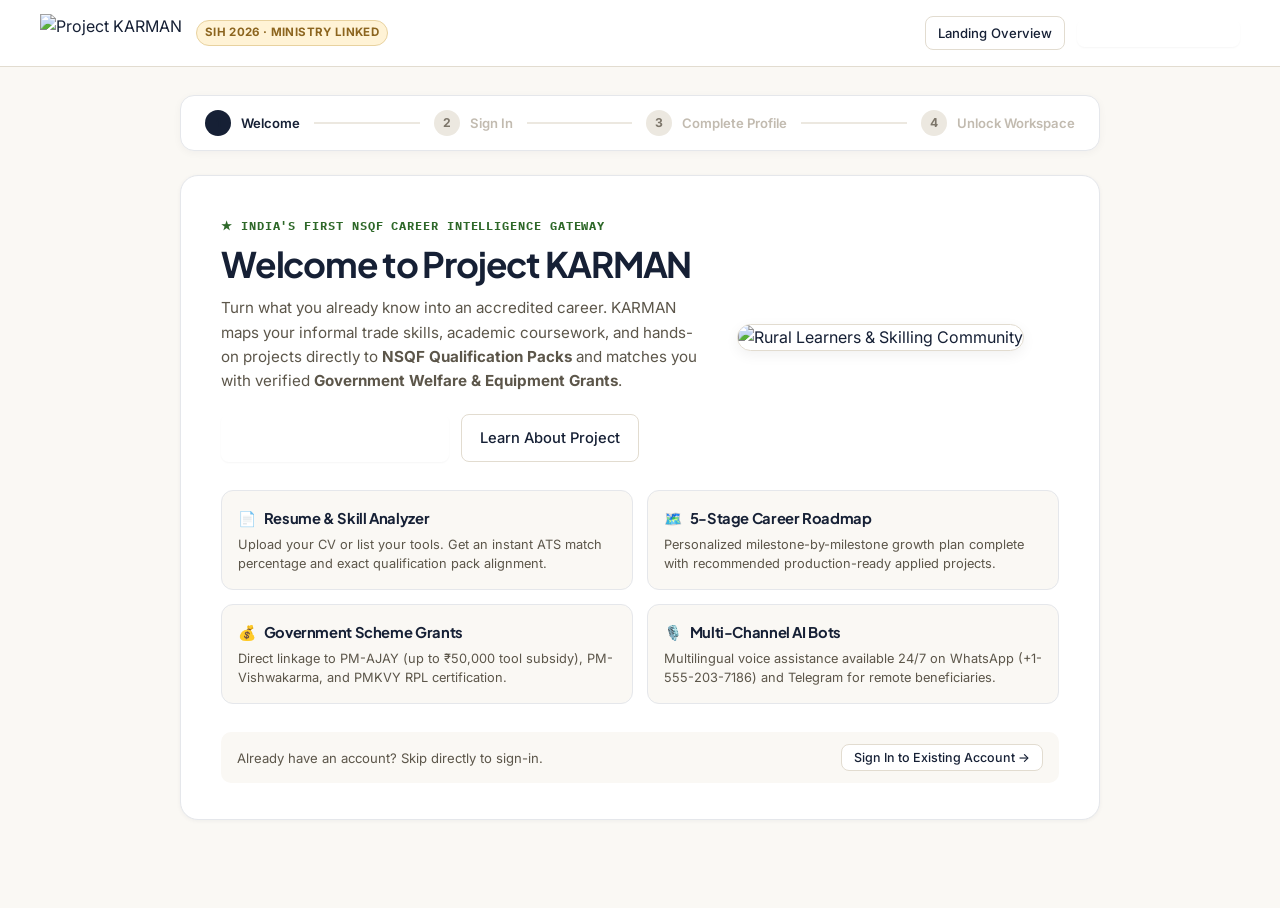
==== index.html @ 6473854e "style: restore original Project KARMAN color palette while retaining modern Plus Jakarta Sans typogr" ====
<!DOCTYPE html>
<html lang="en">
<head>
<meta charset="UTF-8">
<meta name="viewport" content="width=device-width, initial-scale=1.0">
<meta name="description" content="KARMAN — maps informal skills and coursework to NSQF trades and job-ready roles, with a readiness score, roadmap, and matched government schemes.">
<link rel="icon" href="images/favicon_badge.png" type="image/png">
<title>KARMAN — Turn What You Know Into a Career</title>
<link rel="preconnect" href="https://fonts.googleapis.com">
<link rel="preconnect" href="https://fonts.gstatic.com" crossorigin>
<link href="https://fonts.googleapis.com/css2?family=Plus+Jakarta+Sans:wght@400;500;600;700;800&family=Lora:ital,wght@0,400;0,500;1,400&family=Inter:wght@400;500;600;700&family=IBM+Plex+Mono:wght@400;500;600&display=swap" rel="stylesheet">
<link rel="stylesheet" href="styles.css">
<script>
  (function() {
    try {
      const token = localStorage.getItem('karman_token');
      const user = localStorage.getItem('karman_user');
      const allowLanding = sessionStorage.getItem('browse_landing_page');

      // For users not signed in, open the Welcome Page on production unless explicitly browsing landing
      if ((!token || !user) && allowLanding !== 'true') {
        window.location.replace('welcome.html');
      }
    } catch (e) {}
  })();
</script>
</head>
<body>

  <!-- 100VH FULL SCREEN HERO WORKFLOW CONTAINER -->
  <div class="hero-viewport-screen">
    <!-- SITE HEADER -->
    <header class="site-header">
      <div class="site-header-inner">
        <a class="site-brand" href="index.html"><img src="images/karman_logo_horizontal.png" alt="Project KARMAN" class="site-brand-logo"></a>
        <nav class="site-nav">
          <a href="#features">Features</a>
          <a href="#how-it-works">How it works</a>
          <a href="#schemes">Schemes</a>
          <a href="#stories">Stories</a>
        </nav>
        <div class="site-header-cta" id="site-header-cta">
          <a class="btn-ghost" href="welcome.html?step=login">Sign In</a>
          <a class="btn-navy-pill" href="welcome.html">Onboarding ↗</a>
        </div>
      </div>
    </header>

    <!-- HERO SECTION -->
    <section class="hero-section">
      <div>
        <span class="hero-eyebrow eyebrow">🎓 BUILT FOR SIH · SKILL-TO-CAREER MAPPING</span>
        <h1>Turn what you already know into a <em>career, not a guess.</em></h1>
        <p class="sub">KARMAN maps your informal skills and coursework to real NSQF trades and job-ready roles, then hands you a readiness score, a roadmap, and the exact next project to build.</p>
        <div class="hero-cta-row">
          <button class="btn-hero-primary" onclick="openWorkflowModal('student')">Start Your Roadmap →</button>
          <button class="btn-hero-workflow" onclick="openWorkflowModal('worker')">⚡ Live Skill Workflow</button>
          <a class="btn-ghost" style="display:inline-flex; align-items:center; gap:6px; background:#EAFBF1; color:#0E7B3E; border-color:#B7E9CB; font-weight:600;" href="https://wa.me/15552037186?text=Namaste%20Project%20KARMAN" target="_blank" title="Send voice note or message to official bot">
            <svg width="15" height="15" viewBox="0 0 24 24" fill="currentColor"><path d="M12.04 2C6.58 2 2.13 6.45 2.13 11.91c0 1.97.58 3.86 1.67 5.48L2 22l4.77-1.74c1.55.85 3.32 1.3 5.27 1.3h.01c5.46 0 9.91-4.45 9.91-9.91 0-2.65-1.03-5.14-2.9-7.01A9.82 9.82 0 0 0 12.04 2zm5.78 14.15c-.24.68-1.4 1.3-1.95 1.38-.51.08-1.18.12-3.41-.81-2.85-1.18-4.68-4.08-4.82-4.27-.14-.19-1.15-1.53-1.15-2.92 0-1.39.73-2.07 1-2.35.25-.28.56-.35.75-.35.19 0 .37 0 .53.01.17.01.4.07.61.53.24.58.82 2.01.89 2.16.07.15.12.33.02.53-.1.2-.15.33-.3.51-.15.17-.32.39-.46.52-.15.15-.31.31-.13.62.18.31.8 1.32 1.72 2.14 1.18 1.05 2.18 1.38 2.49 1.53.31.15.49.13.67-.08.19-.21.79-.92 1-1.24.21-.31.43-.26.72-.15.3.1.19.1 1.88.94.3.15.5.25.57.36.08.16.08.92-.16 1.6z"/></svg>
            Voice Bot (+1-555-203-7186)
          </a>
          <a class="btn-ghost" href="dashboard.html" onclick="navigateWorkspace(event)">Open Career Lab</a>
        </div>
        <div class="hero-trust">
          <span>✓ FREE FOR STUDENTS</span><span>✓ RPL VERIFIED</span><span>✓ GOVT. SCHEME LINKED</span>
        </div>
      </div>

      <div class="hero-visual">
        <img src="images/study_hero.jpg" alt="Student Studying" class="hero-illustration-img">
        
        <div class="hero-card-stack" onclick="openWorkflowModal('student')" title="Click to test live workflow">
          <span class="eyebrow" style="display:flex; justify-content:space-between; align-items:center;">
            <span>CAREER READINESS SCORE</span>
            <span style="font-size:0.68rem; color:var(--green-text); font-weight:700;">● INTERACTIVE</span>
          </span>
          <h2 style="font-size:2.1rem; margin-top:4px;" id="hero-readiness-val">68%</h2>
          <div class="progress-track" style="margin-top:10px;"><span style="width:68%;" id="hero-readiness-bar"></span></div>
          <div class="stat-mini-row">
            <div class="stat-mini"><div class="num" style="color:var(--green-text);" id="hero-stat-matched">7</div><div class="lbl">Matched</div></div>
            <div class="stat-mini"><div class="num" style="color:#66707A;" id="hero-stat-grow">4</div><div class="lbl">To Grow</div></div>
            <div class="stat-mini"><div class="num" style="color:var(--navy-dark);" id="hero-stat-projects">3</div><div class="lbl">Projects</div></div>
          </div>
        </div>
        <div class="hero-mini-stat a"><span class="num">₹50K</span>equipment grant matched</div>
        <div class="hero-mini-stat b"><span class="num">2 wks</span>to RPL certificate</div>
      </div>
    </section>

    <!-- LOGO STRIP -->
    <div class="logo-strip">
      <div class="logo-strip-item"><svg width="18" height="18" viewBox="0 0 24 24" fill="none" stroke="var(--ink-sub)" stroke-width="1.8"><path d="M4 4h13a3 3 0 0 1 3 3v12a2 2 0 0 1-2 2H6a2 2 0 0 1-2-2z"/><path d="M8 8h8M8 12h8"/></svg><span>NSQF Aligned</span></div>
      <div class="logo-strip-item"><svg width="18" height="18" viewBox="0 0 24 24" fill="none" stroke="var(--ink-sub)" stroke-width="1.8"><circle cx="12" cy="8" r="4"/><path d="M4 21v-1a8 8 0 0 1 16 0v1"/></svg><span>PMKVY Linked</span></div>
      <div class="logo-strip-item"><svg width="18" height="18" viewBox="0 0 24 24" fill="none" stroke="var(--ink-sub)" stroke-width="1.8"><path d="M12 2 3 7v6c0 5 4 8 9 9 5-1 9-4 9-9V7z"/></svg><span>PM-AJAY Schemes</span></div>
      <div class="logo-strip-item"><svg width="18" height="18" viewBox="0 0 24 24" fill="none" stroke="var(--ink-sub)" stroke-width="1.8"><path d="M12 2 2 7l10 5 10-5z"/><path d="M2 17l10 5 10-5M2 12l10 5 10-5"/></svg><span>Skill India</span></div>
      <div class="logo-strip-item"><svg width="18" height="18" viewBox="0 0 24 24" fill="none" stroke="var(--ink-sub)" stroke-width="1.8"><path d="M12 2v4M12 18v4M4.9 4.9l2.8 2.8M16.3 16.3l2.8 2.8M2 12h4M18 12h4M4.9 19.1l2.8-2.8M16.3 7.7l2.8-2.8"/></svg><span>Built for SIH 2026</span></div>
    </div>
  </div>


  <!-- FEATURES SECTION -->
  <section class="section-wrap" id="features">
    <div class="section-head">
      <span class="eyebrow">WHAT'S INSIDE</span>
      <h2>One workspace, every step of the climb</h2>
      <p>From identifying your skill gaps to building applied projects — and claiming matched government grants.</p>
    </div>
    <div class="feature-grid">
      <div class="feature-card">
        <div class="feature-icon" style="background:var(--blue-badge);"><svg width="20" height="20" viewBox="0 0 24 24" fill="none" stroke="var(--blue-text)" stroke-width="2"><path d="M14 2H6a2 2 0 0 0-2 2v16a2 2 0 0 0 2 2h12a2 2 0 0 0 2-2V8z"/><path d="M14 2v6h6"/><path d="M9 15l2 2 4-4"/></svg></div>
        <h3>Resume & Skill Analyzer</h3>
        <p>Upload a resume or describe your background — get an ATS readiness score and exact gap map against your target role in seconds.</p>
      </div>
      <div class="feature-card">
        <div class="feature-icon" style="background:#EEF3F8;"><svg width="20" height="20" viewBox="0 0 24 24" fill="none" stroke="#66707A" stroke-width="2"><path d="M9 18h6M10 22h4M12 2a6 6 0 0 0-4 10.5c.6.5 1 1.3 1 2.1V16h6v-1.4c0-.8.4-1.6 1-2.1A6 6 0 0 0 12 2z"/></svg></div>
        <h3>Applied Project Lab</h3>
        <p>Tailored projects designed to close the exact technical gaps identified in your resume — not generic online tutorials.</p>
      </div>
      <div class="feature-card">
        <div class="feature-icon" style="background:var(--green-badge);"><svg width="20" height="20" viewBox="0 0 24 24" fill="none" stroke="var(--green-text)" stroke-width="2"><circle cx="6" cy="19" r="2.2"/><circle cx="18" cy="5" r="2.2"/><path d="M6 16.8V13a4 4 0 0 1 4-4h4a4 4 0 0 0 4-4"/></svg></div>
        <h3>Career Roadmap</h3>
        <p>A milestone-by-milestone journey from foundational skills to production-ready deployments with realistic timelines.</p>
      </div>
      <div class="feature-card">
        <div class="feature-icon" style="background:#DCEBFA;"><svg width="20" height="20" viewBox="0 0 24 24" fill="none" stroke="var(--blue-text)" stroke-width="2"><path d="M4 4h13a3 3 0 0 1 3 3v12a2 2 0 0 1-2 2H6a2 2 0 0 1-2-2z"/><path d="M8 8h8M8 12h8M8 16h4"/></svg></div>
        <h3>Scheme Newsroom</h3>
        <p>Government grants and RPL guidelines matched dynamically to your skill set so you never miss a funded opportunity.</p>
      </div>
      <div class="feature-card">
        <div class="feature-icon" style="background:#E9E4F5;"><svg width="20" height="20" viewBox="0 0 24 24" fill="none" stroke="#4C3957" stroke-width="2"><path d="M21 3 3 10.5l6 2.3M21 3l-3.5 17L11 15M21 3 9 13.4v5.1l3-3.1"/></svg></div>
        <h3>Multilingual AI Bot</h3>
        <p>Voice and text assistance in regional languages — chat or talk to our bot to identify your trade and claim entitlements.</p>
      </div>
      <div class="feature-card">
        <div class="feature-icon" style="background:var(--yellow-hero);"><svg width="20" height="20" viewBox="0 0 24 24" fill="none" stroke="var(--navy-dark)" stroke-width="2"><path d="M6 2h9l5 5v13a2 2 0 0 1-2 2H6a2 2 0 0 1-2-2V4a2 2 0 0 1 2-2z"/><path d="M9 13h6M9 17h6"/></svg></div>
        <h3>Auto-Built Skill Resume</h3>
        <p>Every matched skill, project milestone, and certification flows straight into an ATS-formatted resume PDF ready to export.</p>
      </div>
    </div>
  </section>

  <!-- HOW IT WORKS -->
  <section class="section-wrap" id="how-it-works" style="padding-top:0;">
    <div class="section-head">
      <span class="eyebrow">HOW IT WORKS</span>
      <h2>Four steps from unsure to hired</h2>
    </div>
    <div class="steps-row">
      <div class="step-item"><span class="step-num">01</span><h4>Choose your target</h4><p>Pick your path — AI/ML Engineer, Full-Stack Developer, Data Engineer, or a certified NSQF trade.</p></div>
      <div class="step-item"><span class="step-num">02</span><h4>Get scored instantly</h4><p>Upload your resume or describe your experience — our AI scores your readiness and flags gaps.</p></div>
      <div class="step-item"><span class="step-num">03</span><h4>Build to close gaps</h4><p>Follow the recommended project steps, complete lab milestones, and track progress live.</p></div>
      <div class="step-item"><span class="step-num">04</span><h4>Claim certification & grants</h4><p>Export an employer-ready resume and unlock government grants (like PM-AJAY and RPL).</p></div>
    </div>
  </section>

  <!-- STATS BAND -->
  <section class="section-wrap">
    <div class="stats-band">
      <div class="stat"><div class="num">12,400+</div><div class="lbl">Skills Mapped to NSQF</div></div>
      <div class="stat"><div class="num">₹2.1Cr</div><div class="lbl">Scheme Grants Matched</div></div>
      <div class="stat"><div class="num">89%</div><div class="lbl">Bot Queries Resolved Solo</div></div>
      <div class="stat"><div class="num">2.4s</div><div class="lbl">Average AI Response Time</div></div>
    </div>
  </section>

  <!-- SCHEMES PREVIEW -->
  <section class="section-wrap" id="schemes">
    <div class="section-head">
      <span class="eyebrow">SCHEME NEWSROOM</span>
      <h2>Grants that find you, not the other way around</h2>
    </div>
    <div class="scheme-preview-grid">
      <div class="scheme-row gold">
        <div class="info">
          <div class="name">PM-AJAY — Micro-Enterprise Equipment Grant</div>
          <div class="desc">One-time capital support up to ₹50,000 for tools and machinery once an NSQF trade has been verified.</div>
        </div>
        <div class="amount">Up to ₹50,000</div>
      </div>
      <div class="scheme-row">
        <div class="info">
          <div class="name">Recognition of Prior Learning (RPL)</div>
          <div class="desc">Fast-track certification assessment for informal trade workers with 2+ years experience.</div>
        </div>
        <div class="amount">No Cost</div>
      </div>
    </div>
  </section>

  <!-- STORIES / TESTIMONIALS -->
  <section class="section-wrap" id="stories" style="padding-top:0;">
    <div class="section-head">
      <span class="eyebrow">STORIES</span>
      <h2>From informal skill to certified career</h2>
    </div>
    <div class="scheme-preview-grid">
      <div class="testimonial-card">
        <p>"I'd been repairing two-wheelers for six years with no paper to show for it. The KARMAN bot mapped me to NSQF Level 4 and the RPL program covered my certification in two weeks."</p>
        <div class="who"><div class="av">RK</div><div><strong style="font-size:.86rem;">Ravi Kumar</strong><br><span style="font-size:.76rem; color:var(--ink-sub);">Two-Wheeler Technician, RPL Certified</span></div></div>
      </div>
      <div class="testimonial-card">
        <p>"The roadmap gave me the exact project to build next instead of me guessing. Went from 62% readiness to an offer letter in ten weeks."</p>
        <div class="who"><div class="av">AM</div><div><strong style="font-size:.86rem;">Arjun Mehta</strong><br><span style="font-size:.76rem; color:var(--ink-sub);">AI/ML Engineer, B.Tech Final Year</span></div></div>
      </div>
    </div>
  </section>

  <!-- CALL TO ACTION BAND -->
  <section class="section-wrap">
    <div class="cta-band">
      <div>
        <h2>Your readiness score is one click away.</h2>
        <p>No resume required to start — just tell us what role you're aiming for.</p>
        <a class="btn-navy-pill" style="margin-top:22px; padding:12px 26px; font-size:.92rem;" href="welcome.html" onclick="navigateWorkspace(event)">Get Started Free →</a>
      </div>
      <img src="images/team_table.jpg" alt="Collaborative Team" style="width:170px; height:120px; object-fit:cover; border-radius:14px; border:2px solid var(--navy-dark); box-shadow:0 8px 20px rgba(22,32,53,.15);">
    </div>
  </section>

  </footer>

  <!-- INTERACTIVE FULL SCREEN WORKFLOW MODAL -->
  <div class="workflow-modal-backdrop" id="workflowModal" onclick="if(event.target === this) closeWorkflowModal()">
    <div class="workflow-modal-window">
      <div style="display:flex; justify-content:space-between; align-items:flex-start; margin-bottom:18px;">
        <div>
          <span class="eyebrow" style="color:var(--blue-text); font-weight:700;">KARMAN FAST-TRACK WORKFLOW</span>
          <h2 style="font-size:1.6rem; margin-top:4px;">Live Career Readiness & Pathway Diagnosis</h2>
          <p style="font-size:0.84rem; color:var(--ink-sub); margin-top:4px;">Test how Project KARMAN diagnoses skill gaps and computes NSQF-aligned milestones.</p>
        </div>
        <button onclick="closeWorkflowModal()" style="background:transparent; border:none; font-size:1.6rem; cursor:pointer; color:var(--ink-sub); line-height:1;" aria-label="Close modal">✕</button>
      </div>

      <!-- Trade Selection -->
      <div style="margin-bottom:18px;">
        <label style="font-size:0.8rem; font-weight:700; color:var(--navy-dark); display:block; margin-bottom:8px;">1. SELECT YOUR BACKGROUND OR TARGET TRADE:</label>
        <div style="display:grid; grid-template-columns:repeat(auto-fit, minmax(150px, 1fr)); gap:10px;" id="wf-trade-cards">
          <button type="button" class="wf-btn" id="wf-btn-ai_ml" onclick="selectWfTrade('ai_ml')" style="padding:12px; border-radius:12px; border:2px solid var(--navy-dark); background:#FAF8F4; text-align:left; cursor:pointer;">
            <div style="font-weight:700; font-size:0.88rem; color:var(--navy-dark);">AI / ML Engineer</div>
            <div style="font-size:0.72rem; color:var(--ink-sub);">College / B.Tech Track</div>
          </button>
          <button type="button" class="wf-btn" id="wf-btn-full_stack" onclick="selectWfTrade('full_stack')" style="padding:12px; border-radius:12px; border:1.5px solid var(--border-light); background:#fff; text-align:left; cursor:pointer;">
            <div style="font-weight:700; font-size:0.88rem; color:var(--navy-dark);">Full-Stack Dev</div>
            <div style="font-size:0.72rem; color:var(--ink-sub);">Web & Cloud Systems</div>
          </button>
          <button type="button" class="wf-btn" id="wf-btn-tailor" onclick="selectWfTrade('tailor')" style="padding:12px; border-radius:12px; border:1.5px solid var(--border-light); background:#fff; text-align:left; cursor:pointer;">
            <div style="font-weight:700; font-size:0.88rem; color:var(--navy-dark);">Tailoring & Sewing</div>
            <div style="font-size:0.72rem; color:var(--ink-sub);">AMH/Q0301 (NSQF L4)</div>
          </button>
          <button type="button" class="wf-btn" id="wf-btn-electrician" onclick="selectWfTrade('electrician')" style="padding:12px; border-radius:12px; border:1.5px solid var(--border-light); background:#fff; text-align:left; cursor:pointer;">
            <div style="font-weight:700; font-size:0.88rem; color:var(--navy-dark);">Wireman / Solar</div>
            <div style="font-size:0.72rem; color:var(--ink-sub);">ELE/Q6301 (NSQF L4)</div>
          </button>
        </div>
      </div>

      <!-- Live Diagnosis Preview -->
      <div style="background:#FAF8F4; border:1.5px solid var(--border-light); border-radius:16px; padding:18px; margin-bottom:20px;">
        <div style="display:flex; justify-content:space-between; align-items:center; margin-bottom:8px;">
          <span style="font-size:0.82rem; font-weight:700; color:var(--navy-dark);" id="wf-diag-role">AI / ML Engineer (IT/Q0402)</span>
          <span style="font-size:1.15rem; font-weight:800; color:var(--green-text);" id="wf-diag-score">68% Readiness</span>
        </div>
        <div class="progress-track" style="height:10px;"><span style="width:68%; transition:width 0.4s ease;" id="wf-diag-bar"></span></div>
        
        <div style="display:grid; grid-template-columns:1fr 1fr; gap:14px; margin-top:14px; font-size:0.8rem;">
          <div>
            <strong style="color:var(--green-text); display:block; margin-bottom:4px;">✓ Verified Competencies:</strong>
            <span id="wf-diag-matched" style="color:var(--ink-sub); line-height:1.4; display:block;">Python, SQL, Git, Basic Machine Learning</span>
          </div>
          <div>
            <strong style="color:#66707A; display:block; margin-bottom:4px;">⚙ Skill Gap to Close:</strong>
            <span id="wf-diag-gap" style="color:var(--ink-sub); line-height:1.4; display:block;">FastAPI Serving, Docker Containerization, RAG</span>
          </div>
        </div>

        <div style="margin-top:12px; padding-top:10px; border-top:1px dashed var(--border-light); font-size:0.76rem; color:var(--navy-dark);" id="wf-diag-grant">
          🎯 <strong>Government Scheme Match:</strong> AICTE & NASSCOM FutureSkills Prime Skilling Grant + RPL Fast-Track.
        </div>
      </div>

      <!-- Actions -->
      <div style="display:flex; gap:12px; justify-content:flex-end; align-items:center;">
        <button class="btn-ghost" onclick="closeWorkflowModal()">Back to Overview</button>
        <a class="btn-hero-primary" href="dashboard.html" id="wf-btn-launch" onclick="navigateWorkspace(event)">Launch Full Workspace ↗</a>
      </div>
    </div>
  </div>

  <script>
    const WF_PROFILES = {
      'ai_ml': {
        roleTitle: 'AI / ML Engineer (IT/Q0402)',
        score: '68%',
        matched: 'Python, SQL, Git, Basic Machine Learning',
        gap: 'FastAPI Serving, Docker Containerization, RAG',
        grant: 'AICTE & NASSCOM FutureSkills Prime Fellowship + RPL Level 4 Verification',
        stats: { matched: '7', grow: '4', proj: '3' }
      },
      'full_stack': {
        roleTitle: 'Full-Stack Developer (IT/Q0201)',
        score: '74%',
        matched: 'HTML/CSS, JavaScript ES6, React Components, REST APIs',
        gap: 'PostgreSQL Relational Schema, Docker, Microservices, Redis Caching',
        grant: 'Skill India Digital Web Engineering Grant + Internship Stipend',
        stats: { matched: '8', grow: '3', proj: '2' }
      },
      'tailor': {
        roleTitle: 'Sewing Machine Operator (AMH/Q0301)',
        score: '82%',
        matched: 'Single Needle Lockstitch, Fabric Measurement, Pattern Cutting',
        gap: 'Garment Quality Inspection, Motorized Machine Maintenance',
        grant: 'PM-AJAY ₹50,000 Micro-Enterprise Grant + PM-Vishwakarma ₹15,000 Toolkit',
        stats: { matched: '9', grow: '2', proj: '1' }
      },
      'electrician': {
        roleTitle: 'Wireman & Solar PV Installer (ELE/Q6301)',
        score: '78%',
        matched: 'House Conduit Wiring, Multimeter Testing, Switchgear Assembly',
        gap: 'Solar Array Inverter Synchronization, Megger Earth Resistance Testing',
        grant: 'PM-Surya Ghar Skilling Grant + RPL 3-Day Assessment Certificate',
        stats: { matched: '8', grow: '3', proj: '2' }
      }
    };

    function selectWfTrade(key) {
      const data = WF_PROFILES[key] || WF_PROFILES['ai_ml'];
      
      // Update modal trade buttons
      document.querySelectorAll('.wf-btn').forEach(btn => {
        btn.style.borderColor = 'var(--border-light)';
        btn.style.background = '#fff';
      });
      const activeBtn = document.getElementById(`wf-btn-${key}`);
      if (activeBtn) {
        activeBtn.style.borderColor = 'var(--navy-dark)';
        activeBtn.style.background = '#FAF8F4';
      }

      // Update modal diagnosis fields
      document.getElementById('wf-diag-role').innerText = data.roleTitle;
      document.getElementById('wf-diag-score').innerText = `${data.score} Readiness`;
      document.getElementById('wf-diag-bar').style.width = data.score;
      document.getElementById('wf-diag-matched').innerText = data.matched;
      document.getElementById('wf-diag-gap').innerText = data.gap;
      document.getElementById('wf-diag-grant').innerHTML = `🎯 <strong>Government Scheme Match:</strong> ${data.grant}`;

      // Also update hero card in background for seamless synergy
      const heroVal = document.getElementById('hero-readiness-val');
      const heroBar = document.getElementById('hero-readiness-bar');
      const statMatched = document.getElementById('hero-stat-matched');
      const statGrow = document.getElementById('hero-stat-grow');
      const statProjects = document.getElementById('hero-stat-projects');

      if (heroVal) heroVal.innerText = data.score;
      if (heroBar) heroBar.style.width = data.score;
      if (statMatched) statMatched.innerText = data.stats.matched;
      if (statGrow) statGrow.innerText = data.stats.grow;
      if (statProjects) statProjects.innerText = data.stats.proj;
    }

    function openWorkflowModal(defaultCategory = 'student') {
      const modal = document.getElementById('workflowModal');
      if (modal) {
        modal.classList.add('open');
        selectWfTrade(defaultCategory === 'worker' ? 'tailor' : 'ai_ml');
      }
    }

    function closeWorkflowModal() {
      const modal = document.getElementById('workflowModal');
      if (modal) modal.classList.remove('open');
    }

    function navigateWorkspace(e) {
      if (e) e.preventDefault();
      const token = localStorage.getItem('karman_token');
      const user = localStorage.getItem('karman_user');
      const profileDone = localStorage.getItem('karman_profile_completed');

      if (!token || !user) {
        window.location.href = 'welcome.html';
      } else if (profileDone !== 'true') {
        window.location.href = 'welcome.html?step=profile';
      } else {
        window.location.href = 'dashboard.html';
      }
    }

    document.addEventListener('DOMContentLoaded', () => {
      const token = localStorage.getItem('karman_token');
      const userStr = localStorage.getItem('karman_user');
      const profileDone = localStorage.getItem('karman_profile_completed');
      const cta = document.getElementById('site-header-cta');

      if (cta) {
        if (token && userStr && profileDone === 'true') {
          try {
            const u = JSON.parse(userStr);
            const firstName = u.name ? u.name.split(' ')[0] : 'Member';
            cta.innerHTML = `
              <span style="font-size:.82rem; font-weight:600; color:var(--ink-sub); display:flex; align-items:center; gap:6px;">
                <span>Welcome,</span> <strong style="color:var(--navy-dark);">${firstName}</strong>
              </span>
              <a class="btn-navy-pill" href="dashboard.html" style="padding:6px 14px; font-size:.82rem;">Workspace ↗</a>
            `;
          } catch (e) {
            cta.innerHTML = `<a class="btn-navy-pill" href="dashboard.html" style="padding:6px 14px; font-size:.82rem;">Workspace ↗</a>`;
          }
        } else {
          cta.innerHTML = `
            <a class="btn-ghost" href="welcome.html?step=login" style="padding:6px 14px; font-size:.82rem;">Sign In</a>
            <a class="btn-navy-pill" href="welcome.html" style="padding:6px 14px; font-size:.82rem;">Onboarding ↗</a>
          `;
        }
      }
    });
  </script>

</body>
</html>
---- styles.css ----
:root {
  --yellow-hero: #F4C542;
  --yellow-accent: #F6C851;
  --navy-dark: #162035;
  --navy-accent: #1B2A4A;
  --paper-bg: #FAF8F4;
  --card-bg: #FFFFFF;
  --border-light: #E2DCD0;
  --ink-main: #162035;
  --ink-sub: #5C564A;

  --green-badge: #E7F1E1;
  --green-text: #2E6829;
  --blue-badge: #E6EEF7;
  --blue-text: #1B4570;

  --font-display: 'Plus Jakarta Sans', 'Inter', -apple-system, BlinkMacSystemFont, sans-serif;
  --font-serif: 'Lora', Georgia, serif;
  --font-body: 'Inter', -apple-system, BlinkMacSystemFont, sans-serif;
  --font-mono: 'IBM Plex Mono', monospace;
}

* { box-sizing: border-box; }
html, body {
  margin: 0;
  padding: 0;
  scroll-behavior: smooth;
  background: #EAE6DF;
  color: var(--ink-main);
  font-family: var(--font-body);
  line-height: 1.55;
  -webkit-font-smoothing: antialiased;
  -moz-osx-font-smoothing: grayscale;
}

h1, h2, h3, h4 {
  font-family: var(--font-display);
  margin: 0;
  color: var(--ink-main);
  letter-spacing: -0.025em;
  font-weight: 700;
}
h1 {
  font-size: clamp(2rem, 3.4vw, 3.1rem);
  line-height: 1.14;
  letter-spacing: -0.035em;
}
h2 {
  font-size: clamp(1.4rem, 2.2vw, 1.85rem);
  line-height: 1.25;
  letter-spacing: -0.025em;
  font-weight: 600;
}
h3 {
  font-size: 1.15rem;
  line-height: 1.35;
  letter-spacing: -0.015em;
  font-weight: 600;
}
p {
  margin: 0;
  color: var(--ink-sub);
  line-height: 1.6;
}
button { font-family: var(--font-body); cursor: pointer; }
a { color: inherit; text-decoration: none; }

.eyebrow {
  font-family: var(--font-mono);
  text-transform: uppercase;
  letter-spacing: .08em;
  font-size: .72rem;
  color: var(--ink-sub);
  font-weight: 500;
}

/* ---------------- 3-COLUMN DASHBOARD FRAME WITH STATIC SIDEBAR ---------------- */
body.dashboard-page {
  height: 100vh;
  max-height: 100vh;
  overflow: hidden;
  background: var(--paper-bg);
}

.dash-frame-wrapper {
  max-width: none;
  margin: 0;
  padding: 0;
  height: 100vh;
  max-height: 100vh;
  overflow: hidden;
  width: 100%;
}

.dashboard-3col {
  background: #EAE6DF;
  border: none;
  border-radius: 0;
  box-shadow: none;
  display: grid;
  grid-template-columns: var(--sidebar-w, 240px) 1fr;
  height: 100vh;
  max-height: 100vh;
  overflow: hidden;
  transition: grid-template-columns 0.18s cubic-bezier(0.4, 0, 0.2, 1);
}

/* NAV SIDEBAR — left-hand column: static & fixed in viewport */
.dash-left-sidebar {
  background: #fff;
  border-right: 1.5px solid var(--border-light);
  border-left: none;
  padding: 24px 16px;
  display: flex;
  flex-direction: column;
  justify-content: space-between;
  position: relative;
  user-select: none;
  width: 100%;
  height: 100vh;
  max-height: 100vh;
  overflow-y: auto;
  overflow-x: hidden;
  box-sizing: border-box;
  flex-shrink: 0;
  scrollbar-width: thin;
}

/* Draggable sidebar resizer handle */
.sidebar-resizer {
  position: absolute;
  top: 0;
  right: -5px;
  width: 9px;
  height: 100%;
  cursor: col-resize;
  z-index: 50;
  transition: background 0.15s ease;
}

.sidebar-resizer:hover,
.sidebar-resizer.is-dragging {
  background: var(--yellow-hero);
  box-shadow: 0 0 8px rgba(244, 197, 66, 0.6);
}

.sidebar-brand-row {
  display: flex;
  align-items: center;
  justify-content: space-between;
  margin-bottom: 24px;
}

.sidebar-brand {
  font-family: var(--font-serif);
  font-size: 1.5rem;
  font-weight: 700;
  color: var(--navy-dark);
  display: flex;
  align-items: center;
  gap: 10px;
}

.btn-sidebar-toggle {
  background: #EAE6DF;
  border: 1px solid var(--border-light);
  border-radius: 8px;
  width: 28px;
  height: 28px;
  display: flex;
  align-items: center;
  justify-content: center;
  color: var(--navy-dark);
  cursor: pointer;
  transition: all 0.15s ease;
  flex-shrink: 0;
}

.btn-sidebar-toggle:hover {
  background: var(--navy-dark);
  color: #fff;
  border-color: var(--navy-dark);
}

/* COLLAPSED SIDEBAR STATE */
.dashboard-3col.sidebar-collapsed {
  --sidebar-w: 74px !important;
}

.dashboard-3col.sidebar-collapsed .sidebar-brand span:last-child,
.dashboard-3col.sidebar-collapsed .sidebar-item span.lbl,
.dashboard-3col.sidebar-collapsed .sidebar-channel-section,
.dashboard-3col.sidebar-collapsed .sidebar-logout span.lbl {
  display: none;
}

.dashboard-3col.sidebar-collapsed .sidebar-brand-row {
  flex-direction: column;
  gap: 12px;
  align-items: center;
}

.dashboard-3col.sidebar-collapsed .sidebar-item {
  justify-content: center;
  padding: 11px 0;
}

.dashboard-3col.sidebar-collapsed .sidebar-item svg {
  margin: 0;
}

.dashboard-3col.sidebar-collapsed .dash-left-sidebar {
  padding: 24px 10px;
}

.sidebar-brand {
  display: flex;
  align-items: center;
  gap: 10px;
}
.sidebar-logo-full {
  height: 28px;
  width: auto;
  max-width: 140px;
  object-fit: contain;
  display: block;
}
.sidebar-logo-collapsed {
  height: 28px;
  width: 28px;
  object-fit: contain;
  display: none;
}
.dashboard-3col.sidebar-collapsed .sidebar-logo-full {
  display: none;
}
.dashboard-3col.sidebar-collapsed .sidebar-logo-collapsed {
  display: block;
}

.sidebar-menu {
  display: flex;
  flex-direction: column;
  gap: 6px;
}

.sidebar-item {
  background: transparent;
  border: none;
  color: var(--ink-sub);
  font-size: .88rem;
  font-weight: 500;
  padding: 10px 14px;
  border-radius: 10px;
  display: flex;
  align-items: center;
  gap: 12px;
  width: 100%;
  text-align: left;
  transition: all .15s ease;
  position: relative;
}

.sidebar-item svg { flex-shrink: 0; opacity: .75; }
.sidebar-item.active svg { opacity: 1; }

.sidebar-item:hover {
  background: rgba(22, 32, 53, 0.05);
  color: var(--navy-dark);
}

.sidebar-item.active {
  background: var(--navy-dark);
  color: #fff;
  font-weight: 600;
}

.sidebar-item.active::before {
  content: "";
  position: absolute;
  left: -20px;
  top: 50%;
  transform: translateY(-50%);
  width: 4px;
  height: 20px;
  background: var(--yellow-hero);
  border-radius: 0 4px 4px 0;
}

.sidebar-logout {
  padding-top: 20px;
  border-top: 1px solid var(--border-light);
}

/* CENTER COLUMN: MAIN WORKSPACE — exclusively scrollable */
.dash-center-main {
  padding: 28px 28px 40px;
  height: 100vh;
  max-height: 100vh;
  overflow-y: auto;
  overflow-x: hidden;
  box-sizing: border-box;
  scroll-behavior: smooth;
  scrollbar-width: thin;
  scrollbar-color: var(--border-light) transparent;
}

.dash-center-main::-webkit-scrollbar {
  width: 8px;
}

.dash-center-main::-webkit-scrollbar-track {
  background: transparent;
}

.dash-center-main::-webkit-scrollbar-thumb {
  background-color: var(--border-light);
  border-radius: 4px;
}

.dash-center-main::-webkit-scrollbar-thumb:hover {
  background-color: #C5BFB3;
}

.center-topbar {
  display: flex;
  align-items: center;
  justify-content: space-between;
  gap: 16px;
  margin-bottom: 24px;
}

.search-input-wrap {
  position: relative;
  flex: 1;
  max-width: 420px;
}

.search-input-wrap input {
  width: 100%;
  border: 1px solid var(--border-light);
  border-radius: 12px;
  padding: 10px 16px 10px 38px;
  font-size: .88rem;
  background: #fff;
  color: var(--navy-dark);
}

.search-input-wrap svg {
  position: absolute;
  left: 12px;
  top: 50%;
  transform: translateY(-50%);
  color: var(--ink-sub);
}

/* MUSTARD HERO BANNER */
.center-hero-banner {
  background: var(--yellow-hero);
  border: 1px solid var(--border-light);
  border-radius: 16px;
  padding: 26px 28px;
  display: flex;
  align-items: center;
  justify-content: space-between;
  margin-bottom: 28px;
  position: relative;
  overflow: hidden;
}

.center-hero-banner h2 {
  font-size: 1.8rem;
  font-weight: 700;
  color: var(--navy-dark);
}

.center-hero-banner p {
  font-size: .9rem;
  color: #3A4763;
  margin-top: 4px;
}

.center-hero-banner .btn-banner {
  background: var(--navy-dark);
  color: #fff;
  border: none;
  padding: 8px 18px;
  border-radius: 8px;
  font-weight: 600;
  font-size: .82rem;
  margin-top: 14px;
  transition: all .2s ease;
}
.center-hero-banner .btn-banner:hover { background: #233250; }

.banner-img-thumb {
  width: 130px;
  height: 95px;
  object-fit: cover;
  border-radius: 10px;
  border: 1px solid var(--border-light);
  box-shadow: 0 6px 14px rgba(22,32,53,.15);
}

/* CARDS & OVERVIEW GRID */
.ov-grid {
  display: grid;
  grid-template-columns: 1.55fr 1fr;
  gap: 24px;
  align-items: stretch;
}

.card {
  background: #fff;
  border: 1px solid var(--border-light);
  border-radius: 14px;
  padding: 24px;
  transition: all .2s ease;
}

.card:hover {
  border-color: var(--navy-dark);
  box-shadow: 0 6px 18px rgba(22,32,53,.06);
}

.role-row {
  display: flex;
  justify-content: space-between;
  align-items: flex-start;
}

.role-row h2 {
  font-size: 1.55rem;
  margin-top: 6px;
}

.select-fake {
  border: 1px solid var(--border-light);
  border-radius: 8px;
  padding: 8px 12px;
  font-size: .85rem;
  color: var(--navy-dark);
  background: #fff;
  cursor: pointer;
  font-weight: 500;
  appearance: none;
  -webkit-appearance: none;
  background-image: url("data:image/svg+xml,%3Csvg xmlns='http://www.w3.org/2000/svg' width='10' height='6'%3E%3Cpath d='M1 1l4 4 4-4' stroke='%23162035' stroke-width='1.6' fill='none' stroke-linecap='round'/%3E%3C/svg%3E");
  background-repeat: no-repeat;
  background-position: right 12px center;
  padding-right: 30px;
}

.readiness-row {
  display: flex;
  justify-content: space-between;
  align-items: baseline;
  margin-top: 24px;
}

.readiness-row .pct {
  font-family: var(--font-serif);
  font-weight: 700;
  color: var(--green-text);
  font-size: 1.2rem;
}

.stat-mini-row {
  display: grid;
  grid-template-columns: repeat(3, 1fr);
  gap: 12px;
  margin-top: 20px;
}

.stat-mini {
  background: #EAE6DF;
  border-radius: 9px;
  padding: 14px;
  text-align: center;
}

.stat-mini .num {
  font-family: var(--font-serif);
  font-size: 1.6rem;
  font-weight: 700;
}

.stat-mini .lbl {
  font-size: .78rem;
  color: var(--ink-sub);
  margin-top: 4px;
}

.next-move {
  background: var(--navy-dark);
  color: #fff;
  border-radius: 14px;
  padding: 26px;
  display: flex;
  flex-direction: column;
  height: 100%;
}

.next-move .eyebrow { color: rgba(255,255,255,.5); }
.next-move h3 { color: #fff; font-size: 1.3rem; margin-top: 8px; }
.next-move p { color: rgba(255,255,255,.72); margin-top: 10px; font-size: .88rem; line-height: 1.6; }
.next-move .nested { background: rgba(255,255,255,.08); border-radius: 9px; padding: 14px; margin-top: 16px; }
.next-move .nested .eyebrow { color: rgba(255,255,255,.45); }
.next-move .nested .nt { color: #fff; font-weight: 600; margin-top: 4px; display: block; font-size: .92rem; }

.progress-track {
  width: 100%;
  height: 5px;
  background: var(--border-light);
  border-radius: 999px;
  overflow: hidden;
}
.progress-track > span {
  display: block;
  height: 100%;
  background: var(--dark-accent);
  border-radius: 999px;
  transition: width 0.3s ease;
}
.progress-track span { display: block; height: 100%; background: var(--navy-dark); border-radius: 5px; transition: width .4s ease; }

.table-card {
  background: #fff;
  border: 1px solid var(--border-light);
  border-radius: 14px;
  padding: 20px;
}

.table-head-row {
  display: flex;
  align-items: center;
  justify-content: space-between;
  margin-bottom: 16px;
}

/* ROADMAP STAGE LIST */
.stage { display: flex; gap: 0; }
.rail-dot { width: 34px; display: flex; flex-direction: column; align-items: center; flex-shrink: 0; }
.rail-dot .d { width: 13px; height: 13px; border-radius: 50%; margin-top: 6px; }
.stage.complete .d { background: var(--green-text); border: 2px solid var(--green-text); }
.stage.progress .d { background: #fff; border: 3px solid var(--navy-dark); }
.stage.upcoming .d { background: #fff; border: 2px solid var(--border-light); }
.rail-dot .ln { flex: 1; width: 2px; background: var(--border-light); margin-top: 4px; }
.stage:last-child .rail-dot .ln { display: none; }
.stage-card { flex: 1; margin-bottom: 16px; padding: 18px 20px; border-radius: 12px; transition: all .2s ease; }
.stage.complete .stage-card { background: var(--green-badge); border: 1px solid #CFE3C6; }
.stage.progress .stage-card { background: #fff; border: 1.5px solid var(--navy-dark); box-shadow: 0 4px 14px rgba(0,0,0,.04); }

/* SCHEME NEWSROOM CARDS */
.embedded-newsroom {
  background: #fff;
  border: 1px solid var(--border-light);
  border-radius: 16px;
  padding: 24px;
}

.filters { display: flex; gap: 8px; margin-bottom: 20px; flex-wrap: wrap; }
.chip {
  padding: 7px 14px;
  border-radius: 18px;
  border: 1px solid var(--border-light);
  background: #fff;
  color: var(--ink-sub);
  font-size: .8rem;
  font-family: var(--font-mono);
  cursor: pointer;
  transition: all .15s ease;
}
.chip.active {
  background: var(--blue-badge);
  border-color: var(--blue-text);
  color: var(--blue-text);
  font-weight: 600;
}

.scheme-row {
  display: flex;
  align-items: center;
  gap: 18px;
  background: #EAE6DF;
  border: 1px solid var(--border-light);
  border-left: 4px solid var(--blue-text);
  border-radius: 10px;
  padding: 16px 18px;
  margin-bottom: 10px;
  cursor: pointer;
  transition: all .2s ease;
}

.scheme-row:hover { border-color: var(--navy-dark); background: #fff; }
.scheme-row.gold { border-left-color: var(--yellow-hero); background: #FFFDF7; }
.scheme-row .info { flex: 1; }
.scheme-row .name { font-weight: 700; font-size: 1rem; color: var(--navy-dark); }
.scheme-row .desc { color: var(--ink-sub); margin-top: 3px; font-size: .85rem; }
.scheme-row .amount { font-family: var(--font-serif); font-weight: 700; color: var(--navy-dark); white-space: nowrap; font-size: 1rem; }
.scheme-row .status { font-size: .76rem; color: var(--ink-sub); white-space: nowrap; }

.btn-navy-pill {
  background: var(--dark-accent);
  color: #FFFFFF;
  font-weight: 600;
  font-size: .84rem;
  padding: 8px 18px;
  border-radius: 8px;
  border: 1px solid var(--dark-accent);
  display: inline-flex;
  align-items: center;
  gap: 6px;
  transition: all 0.15s ease;
  box-shadow: 0 1px 2px rgba(0,0,0,0.04);
  text-decoration: none;
  cursor: pointer;
}
.btn-navy-pill:hover {
  background: var(--navy-accent);
  border-color: var(--navy-accent);
  color: #FFFFFF;
  transform: translateY(-1px);
}
.btn-navy-pill:hover { background: #233250; }

.btn-yellow-pill {
  background: var(--yellow-hero);
  color: var(--navy-dark);
  font-weight: 700;
  font-size: .84rem;
  padding: 8px 18px;
  border-radius: 20px;
  border: 1px solid var(--navy-dark);
  display: inline-flex;
  align-items: center;
  gap: 6px;
  transition: all .2s ease;
}
.btn-yellow-pill:hover { background: #e5b736; }

.page-view { display: none; }
.page-view.active { display: block; animation: fadeUp .35s ease; }

@keyframes fadeUp { from { opacity:0; transform:translateY(6px); } to { opacity:1; transform:translateY(0); } }

/* ---------------- TELEGRAM / WHATSAPP BOT MOCK ---------------- */
.channel-switcher {
  display: flex;
  gap: 10px;
  margin-bottom: 18px;
  align-items: center;
}
.channel-tab {
  display: inline-flex;
  align-items: center;
  gap: 8px;
  padding: 8px 16px;
  border-radius: 20px;
  border: 1px solid var(--border-light);
  background: #fff;
  font-size: .84rem;
  font-weight: 600;
  color: var(--ink-sub);
  cursor: pointer;
  transition: all .15s ease;
}
.channel-tab:hover {
  border-color: var(--navy-dark);
  color: var(--navy-dark);
}
.channel-tab.active.whatsapp {
  background: #25D366;
  color: #fff;
  border-color: #1EBE5D;
}
.channel-tab.active.telegram {
  background: #229ED9;
  color: #fff;
  border-color: #1B88BD;
}

.btn-whatsapp-pill {
  background: #25D366;
  color: #fff;
  font-weight: 700;
  font-size: .82rem;
  padding: 8px 16px;
  border-radius: 20px;
  border: none;
  display: inline-flex;
  align-items: center;
  gap: 8px;
  transition: all .2s ease;
  text-decoration: none;
}
.btn-whatsapp-pill:hover { background: #1EBE5D; color: #fff; }

.btn-telegram-pill {
  background: #229ED9;
  color: #fff;
  font-weight: 700;
  font-size: .82rem;
  padding: 8px 16px;
  border-radius: 20px;
  border: none;
  display: inline-flex;
  align-items: center;
  gap: 8px;
  transition: all .2s ease;
  text-decoration: none;
}
.btn-telegram-pill:hover { background: #1B88BD; color: #fff; }

.sidebar-channel-section {
  margin-top: 18px;
  padding-top: 14px;
  border-top: 1px solid var(--border-light);
}
.sidebar-channel-section .lbl-tiny {
  font-family: var(--font-mono);
  font-size: .68rem;
  text-transform: uppercase;
  letter-spacing: .06em;
  color: var(--ink-sub);
  margin-bottom: 8px;
  display: block;
}
.sidebar-channel-links {
  display: flex;
  flex-direction: column;
  gap: 6px;
}
.channel-link-item {
  display: flex;
  align-items: center;
  justify-content: space-between;
  padding: 8px 10px;
  border-radius: 8px;
  font-size: .8rem;
  font-weight: 600;
  background: #EAE6DF;
  border: 1px solid var(--border-light);
  transition: all .15s ease;
}
.channel-link-item:hover {
  background: #fff;
  border-color: var(--navy-dark);
}
.channel-link-item.wa { color: #1EBE5D; }
.channel-link-item.tg { color: #229ED9; }

.tg-shell { background: #fff; border: 1px solid var(--border-light); border-radius: 16px; overflow: hidden; }
.tg-header { background: #DCEBFA; padding: 14px 18px; display: flex; align-items: center; justify-content: space-between; border-bottom: 1px solid var(--border-light); }
.tg-header.wa { background: #E2F7EB; border-bottom-color: #BEEBD2; }
.tg-header-left { display: flex; align-items: center; gap: 12px; }
.tg-avatar-img { width: 38px; height: 38px; border-radius: 50%; object-fit: cover; border: 1.5px solid var(--navy-dark); }
.tg-body { padding: 20px; display: flex; flex-direction: column; gap: 12px; background: #EAE6DF; min-height: 260px; max-height: 380px; overflow-y: auto; }
.tg-msg { max-width: 78%; padding: 10px 14px; border-radius: 14px; font-size: .86rem; line-height: 1.5; }
.tg-msg.bot { background: #fff; border: 1px solid var(--border-light); border-bottom-left-radius: 4px; align-self: flex-start; }
.tg-msg.user { background: var(--navy-dark); color: #fff; border-bottom-right-radius: 4px; align-self: flex-end; }
.tg-msg.user.wa { background: #075E54; }
.tg-input-bar { display: flex; gap: 8px; padding: 12px 18px; background: #fff; border-top: 1px solid var(--border-light); }
.tg-input-bar input { flex: 1; border: 1px solid var(--border-light); border-radius: 20px; padding: 8px 14px; font-size: .85rem; outline: none; }
.tg-quick-replies { display: flex; gap: 8px; flex-wrap: wrap; padding: 12px 20px 16px; background: #fff; border-top: 1px solid #f0ece3; }
.tg-quick-replies button { background: #fff; border: 1.5px solid var(--blue-text); color: var(--blue-text); font-size: .78rem; font-weight: 600; padding: 7px 14px; border-radius: 16px; transition: all .15s ease; }
.tg-quick-replies button:hover { background: var(--blue-badge); }
.tg-stat-row { display: grid; grid-template-columns: repeat(3, 1fr); gap: 14px; margin-top: 20px; }

/* ---------------- RESUME BUILDER ---------------- */
.builder-layout { display: grid; grid-template-columns: 1fr 1fr; gap: 24px; }
.builder-form-card { background: #fff; border: 1px solid var(--border-light); border-radius: 14px; padding: 22px; }
.builder-section { padding: 14px 16px; border: 1.5px dashed var(--border-light); border-radius: 10px; margin-bottom: 12px; transition: all .15s ease; }
.builder-section:hover { border-color: var(--navy-dark); background: #EAE6DF; }
.builder-section .sec-label { font-family: var(--font-mono); font-size: .68rem; text-transform: uppercase; letter-spacing: .06em; color: var(--ink-sub); }
.builder-preview { background: #fff; border: 1.5px solid var(--navy-dark); border-radius: 12px; padding: 26px; font-size: .8rem; color: var(--ink-sub); box-shadow: 0 8px 22px rgba(22,32,53,.08); }
.builder-preview h3 { font-size: 1.2rem; }
.builder-preview .pv-line { height: 8px; background: var(--border-light); border-radius: 4px; margin: 8px 0; }
.builder-preview .pv-line.short { width: 55%; }

/* ---------------- SETTINGS ---------------- */
.settings-grid { display: grid; gap: 16px; }
.settings-row { display: flex; align-items: center; justify-content: space-between; padding: 16px 20px; background: #fff; border: 1px solid var(--border-light); border-radius: 12px; }
.settings-row .meta strong { display: block; font-size: .92rem; margin-bottom: 2px; }
.settings-row .meta span { font-size: .78rem; color: var(--ink-sub); }
.toggle { width: 42px; height: 24px; border-radius: 14px; background: var(--border-light); position: relative; border: none; cursor: pointer; transition: background .2s ease; flex-shrink: 0; }
.toggle::after { content: ""; position: absolute; top: 3px; left: 3px; width: 18px; height: 18px; border-radius: 50%; background: #fff; transition: transform .2s ease; box-shadow: 0 1px 3px rgba(0,0,0,.25); }
.toggle.on { background: var(--green-text); }
.toggle.on::after { transform: translateX(18px); }
.field-input { width: 100%; border: 1px solid var(--border-light); border-radius: 8px; padding: 9px 12px; font-size: .85rem; font-family: var(--font-body); color: var(--navy-dark); background: #fff; }

/* ---------------- UPLOAD DROPZONE STATE ---------------- */
.dropzone { transition: all .2s ease; }
.dropzone.drag-over { border-color: var(--navy-dark) !important; background: #EAE6DF; }
.dropzone.has-file { border-style: solid !important; }
.file-chip { display: inline-flex; align-items: center; gap: 8px; background: var(--green-badge); color: var(--green-text); font-size: .82rem; font-weight: 600; padding: 8px 14px; border-radius: 20px; margin-top: 12px; }

/* ---------------- MARKETING SITE: LANDING + LOGIN ---------------- */
/* ---------------- MARKETING SITE: FULL SCREEN HERO VIEWPORT WORKFLOW ---------------- */
.site-view { display: none; }
.site-view.active { display: block; }

.hero-viewport-screen {
  min-height: 100vh;
  height: 100vh;
  display: flex;
  flex-direction: column;
  justify-content: space-between;
  background: #EAE6DF;
  overflow: hidden;
  position: relative;
  box-sizing: border-box;
}

@media (max-height: 700px), (max-width: 900px) {
  .hero-viewport-screen {
    height: auto;
    min-height: 100vh;
    overflow-y: auto;
  }
}

.site-header {
  position: sticky;
  top: 0;
  z-index: 30;
  background: rgba(250,248,244,.95);
  backdrop-filter: blur(10px);
  border-bottom: 1.5px solid var(--border-light);
  flex-shrink: 0;
}
.site-header-inner {
  max-width: 1360px;
  width: 100%;
  margin: 0 auto;
  padding: clamp(10px, 1.4vh, 16px) clamp(16px, 2.5vw, 32px);
  display: flex;
  align-items: center;
  justify-content: space-between;
  box-sizing: border-box;
}
.site-brand {
  display: flex;
  align-items: center;
  gap: 10px;
  font-family: var(--font-serif);
  font-weight: 700;
  font-size: 1.4rem;
  color: var(--navy-dark);
  cursor: pointer;
  text-decoration: none;
}
.site-nav { display: flex; align-items: center; gap: clamp(16px, 2vw, 30px); }
.site-nav a { font-size: .88rem; font-weight: 500; color: var(--ink-sub); transition: color .15s ease; text-decoration: none; }
.site-nav a:hover { color: var(--navy-dark); }
.site-header-cta { display: flex; gap: 10px; align-items: center; }
.btn-ghost {
  background: transparent;
  border: 1px solid var(--border-light);
  color: var(--ink-main);
  font-weight: 500;
  font-size: .84rem;
  padding: 8px 16px;
  border-radius: 8px;
  display: inline-flex;
  align-items: center;
  gap: 6px;
  transition: all 0.15s ease;
  text-decoration: none;
  cursor: pointer;
}
.btn-ghost:hover {
  border-color: var(--dark-accent);
  background: #FFFFFF;
  color: var(--dark-accent);
}
.btn-ghost:hover { border-color: var(--navy-dark); background: rgba(0,0,0,0.03); }

.hero-section {
  max-width: 1360px;
  width: 100%;
  margin: 0 auto;
  padding: clamp(8px, 1.5vh, 18px) clamp(16px, 2.5vw, 32px);
  display: grid;
  grid-template-columns: 1.15fr 0.85fr;
  gap: clamp(20px, 3.5vw, 48px);
  align-items: center;
  flex: 1;
  box-sizing: border-box;
}

@media (max-width: 900px) {
  .hero-section {
    grid-template-columns: 1fr;
    padding: 32px 20px;
  }
}

.hero-eyebrow {
  display: inline-flex;
  align-items: center;
  gap: 8px;
  background: #fff;
  border: 1px solid var(--border-light);
  border-radius: 20px;
  padding: 5px 14px;
  margin-bottom: clamp(10px, 1.6vh, 18px);
  font-size: .76rem;
}
.hero-section h1 {
  font-size: clamp(2.1rem, 3.4vw, 3.2rem);
  line-height: 1.12;
  letter-spacing: -.015em;
  margin: 0;
}
.hero-section h1 em {
  font-style: normal;
  background: linear-gradient(180deg, transparent 62%, var(--yellow-hero) 62%);
  padding: 0 4px;
  border-radius: 4px;
}
.hero-section .sub {
  font-size: clamp(0.92rem, 1.15vw, 1.05rem);
  color: var(--ink-sub);
  margin-top: clamp(10px, 1.8vh, 18px);
  max-width: 540px;
  line-height: 1.58;
}
.hero-cta-row {
  display: flex;
  gap: 12px;
  margin-top: clamp(16px, 2.4vh, 26px);
  align-items: center;
  flex-wrap: wrap;
}
.btn-hero-primary {
  background: var(--dark-accent);
  color: #fff;
  font-weight: 600;
  font-size: .88rem;
  padding: 10px 22px;
  border-radius: 8px;
  border: 1px solid var(--dark-accent);
  display: inline-flex;
  align-items: center;
  gap: 8px;
  transition: all .15s ease;
  text-decoration: none;
  cursor: pointer;
  box-shadow: 0 1px 3px rgba(20,36,59,.15);
}
.btn-hero-primary:hover {
  background: var(--navy-accent);
  border-color: var(--navy-accent);
  transform: translateY(-1px);
}
.btn-hero-primary:hover {
  background: #233250;
  transform: translateY(-1px);
}
.btn-hero-workflow {
  background: var(--yellow-hero);
  color: var(--navy-dark);
  font-weight: 600;
  font-size: .88rem;
  padding: 10px 20px;
  border-radius: 8px;
  border: 1.5px solid var(--navy-dark);
  display: inline-flex;
  align-items: center;
  gap: 8px;
  transition: all .15s ease;
  text-decoration: none;
  cursor: pointer;
}
.btn-hero-workflow:hover {
  background: #ebd23a;
  transform: translateY(-1px);
}
.btn-hero-workflow:hover {
  background: var(--accent-tint);
  border-color: var(--navy-dark);
  transform: translateY(-1px);
}
.btn-hero-workflow:hover {
  background: #ebd23a;
  transform: translateY(-1px);
}

.hero-trust {
  margin-top: clamp(14px, 2vh, 22px);
  display: flex;
  align-items: center;
  gap: 14px;
  font-size: .76rem;
  color: var(--ink-sub);
  font-family: var(--font-mono);
  flex-wrap: wrap;
}

.hero-visual {
  position: relative;
  display: flex;
  flex-direction: column;
  align-items: center;
  justify-content: center;
}
.hero-illustration-img {
  width: 100%;
  max-width: clamp(260px, 24vw, 340px);
  height: clamp(180px, 25vh, 260px);
  object-fit: cover;
  border-radius: 18px;
  border: 1px solid var(--border-light);
  box-shadow: 0 2px 10px rgba(20,36,59,0.06);
  display: block;
}

.hero-card-stack {
  position: relative;
  z-index: 2;
  background: #fff;
  border: 1px solid var(--border-light);
  border-radius: 18px;
  padding: clamp(14px, 1.8vh, 20px) clamp(16px, 1.8vw, 24px);
  box-shadow: 0 16px 40px rgba(22,32,53,.14);
  margin-top: clamp(-45px, -5vh, -30px);
  width: 100%;
  max-width: clamp(300px, 28vw, 380px);
  box-sizing: border-box;
  cursor: pointer;
  transition: transform .2s ease, box-shadow .2s ease;
}
.hero-card-stack:hover {
  transform: translateY(-2px);
  box-shadow: 0 20px 48px rgba(22,32,53,.18);
}

.hero-mini-stat {
  position: absolute;
  background: #fff;
  border: 1.5px solid var(--navy-dark);
  border-radius: 12px;
  padding: clamp(7px, 1vh, 10px) clamp(10px, 1vw, 14px);
  box-shadow: 0 10px 24px rgba(22,32,53,.14);
  font-size: .78rem;
  z-index: 3;
}
.hero-mini-stat.a { top: 10px; right: -8px; }
.hero-mini-stat.b {
  bottom: -12px;
  left: -10px;
  background: var(--yellow-hero);
  color: var(--navy-dark);
  border: 1.5px solid var(--navy-dark);
}
.hero-mini-stat.b .num { color: var(--navy-dark); }
.hero-mini-stat .num { font-family: var(--font-serif); font-weight: 700; font-size: 1.2rem; display: block; }

.logo-strip {
  max-width: 1360px;
  width: 100%;
  margin: 0 auto;
  padding: clamp(8px, 1.3vh, 14px) clamp(16px, 2.5vw, 32px);
  display: flex;
  align-items: center;
  justify-content: center;
  gap: clamp(8px, 1.2vw, 16px);
  flex-wrap: wrap;
  border-top: 1px solid var(--border-light);
  border-bottom: 1px solid var(--border-light);
  background: rgba(250,248,244,.9);
  box-sizing: border-box;
  flex-shrink: 0;
}
.logo-strip-item {
  display: flex;
  align-items: center;
  gap: 8px;
  background: #fff;
  border: 1px solid var(--border-light);
  border-radius: 10px;
  padding: 6px 13px;
  font-family: var(--font-mono);
  font-size: .72rem;
  letter-spacing: .04em;
  text-transform: uppercase;
  color: var(--ink-sub);
  transition: all .15s ease;
}
.logo-strip-item:hover { border-color: var(--navy-dark); color: var(--navy-dark); }

/* Interactive Workflow Modal */
.workflow-modal-backdrop {
  position: fixed;
  inset: 0;
  background: rgba(22, 32, 53, 0.65);
  backdrop-filter: blur(8px);
  z-index: 100;
  display: none;
  align-items: center;
  justify-content: center;
  padding: 20px;
  box-sizing: border-box;
}
.workflow-modal-backdrop.open { display: flex; }

.workflow-modal-window {
  background: #fff;
  border: 1px solid var(--border-light);
  border-radius: 24px;
  max-width: 780px;
  width: 100%;
  padding: 32px;
  box-shadow: 0 24px 60px rgba(22, 32, 53, 0.35);
  position: relative;
  max-height: 90vh;
  overflow-y: auto;
  box-sizing: border-box;
}


.section-wrap { max-width: 1180px; margin: 0 auto; padding: 80px 24px; }
.section-head { text-align: center; max-width: 620px; margin: 0 auto 48px; }
.section-head h2 { font-size: 2.1rem; margin-top: 10px; }
.section-head p { color: var(--ink-sub); margin-top: 12px; font-size: 1rem; }

.feature-grid { display: grid; grid-template-columns: repeat(3, 1fr); gap: 22px; }
.feature-card { background: #fff; border: 1px solid var(--border-light); border-radius: 16px; padding: 26px; transition: all .2s ease; }
.feature-card:hover { border-color: var(--navy-dark); transform: translateY(-3px); box-shadow: 0 12px 28px rgba(22,32,53,.08); }
.feature-icon { width: 44px; height: 44px; border-radius: 12px; display: flex; align-items: center; justify-content: center; margin-bottom: 16px; }
.feature-card h3 { font-size: 1.15rem; }
.feature-card p { color: var(--ink-sub); font-size: .88rem; margin-top: 8px; line-height: 1.6; }

.steps-row { display: grid; grid-template-columns: repeat(4, 1fr); gap: 0; position: relative; }
.step-item { position: relative; padding: 0 16px; text-align: left; }
.step-item .step-num { font-family: var(--font-serif); font-size: 2.2rem; font-weight: 700; color: var(--yellow-hero); -webkit-text-stroke: 1.5px var(--navy-dark); }
.step-item h4 { font-size: 1rem; margin-top: 8px; }
.step-item p { font-size: .84rem; color: var(--ink-sub); margin-top: 6px; line-height: 1.55; }

.stats-band { background: var(--navy-dark); border-radius: 24px; padding: 52px 40px; display: grid; grid-template-columns: repeat(4, 1fr); gap: 24px; color: #fff; }
.stats-band .stat { text-align: center; }
.stats-band .stat .num { font-family: var(--font-serif); font-size: 2.4rem; font-weight: 700; color: var(--yellow-hero); }
.stats-band .stat .lbl { font-size: .82rem; color: rgba(255,255,255,.65); margin-top: 6px; }

.scheme-preview-grid { display: grid; grid-template-columns: 1fr 1fr; gap: 20px; }
.testimonial-card { background: #fff; border: 1px solid var(--border-light); border-radius: 16px; padding: 26px; }
.testimonial-card p { font-size: .95rem; color: var(--navy-dark); line-height: 1.65; }
.testimonial-card .who { display: flex; align-items: center; gap: 12px; margin-top: 18px; }
.testimonial-card .who .av { width: 38px; height: 38px; border-radius: 50%; background: #EAE6DF; border: 1.5px solid var(--navy-dark); display: flex; align-items: center; justify-content: center; font-weight: 700; font-size: .78rem; }

.cta-band { background: var(--yellow-hero); border: 1px solid var(--border-light); border-radius: 24px; padding: 48px 56px; display: flex; align-items: center; justify-content: space-between; gap: 32px; text-align: left; }
.cta-band h2 { font-size: 2rem; }
.cta-band p { color: #3A4763; margin-top: 10px; }

.site-footer { background: #fff; border-top: 1.5px solid var(--border-light); padding: 56px 24px 28px; }
.footer-inner { max-width: 1180px; margin: 0 auto; display: grid; grid-template-columns: 1.4fr 1fr 1fr 1fr; gap: 32px; }
.footer-inner h5 { font-size: .82rem; margin-bottom: 14px; color: var(--ink-sub); font-family: var(--font-mono); text-transform: uppercase; letter-spacing: .05em; }
.footer-inner a { display: block; font-size: .86rem; color: var(--ink-sub); margin-bottom: 10px; }
.footer-inner a:hover { color: var(--navy-dark); }
.footer-bottom { max-width: 1180px; margin: 36px auto 0; padding-top: 20px; border-top: 1px solid var(--border-light); font-size: .78rem; color: var(--ink-sub); display: flex; justify-content: space-between; }

/* ---------------- LOGIN & SIGNUP ---------------- */
/* ---------------- SPLIT SCREEN AUTH (SARVAM AI STYLE) ---------------- */
.auth-split-wrapper {
  display: flex;
  min-height: 100vh;
  width: 100vw;
  background: #FFFFFF;
  overflow-x: hidden;
}

.auth-split-visual {
  flex: 1 1 50%;
  max-width: 50%;
  position: relative;
  background: #162035;
  overflow: hidden;
  display: block;
}

.auth-split-visual img {
  width: 100%;
  height: 100%;
  min-height: 100vh;
  object-fit: cover;
  object-position: center;
  display: block;
}

.auth-visual-badge {
  position: absolute;
  bottom: 30px;
  left: 30px;
  right: 30px;
  background: rgba(22, 32, 53, 0.82);
  backdrop-filter: blur(10px);
  -webkit-backdrop-filter: blur(10px);
  color: #FFFFFF;
  padding: 16px 22px;
  border-radius: 14px;
  border: 1px solid rgba(255, 255, 255, 0.15);
  box-shadow: 0 10px 30px rgba(0, 0, 0, 0.25);
}

.auth-visual-badge h4 {
  font-family: var(--font-serif);
  font-size: 1.05rem;
  margin: 0 0 4px;
  color: var(--yellow-hero);
  letter-spacing: 0.02em;
}

.auth-visual-badge p {
  margin: 0;
  font-size: 0.82rem;
  color: #E2E8F0;
  line-height: 1.45;
}

.auth-split-content {
  flex: 1 1 50%;
  max-width: 50%;
  display: flex;
  flex-direction: column;
  align-items: center;
  justify-content: center;
  padding: 40px 48px;
  background: #FFFFFF;
  overflow-y: auto;
  min-height: 100vh;
  box-sizing: border-box;
}

.auth-box {
  width: 100%;
  max-width: 380px;
  margin: auto;
}

.auth-box.register-box {
  max-width: 440px;
}

.auth-header {
  text-align: center;
  margin-bottom: 22px;
}

.auth-header-logo {
  height: 52px;
  width: auto;
  object-fit: contain;
  margin-bottom: 12px;
  display: inline-block;
}

.auth-header h1 {
  font-family: var(--font-serif);
  font-size: 1.65rem;
  font-weight: 700;
  color: var(--navy-dark);
  margin: 0 0 6px;
  letter-spacing: -0.01em;
}

.auth-header p {
  color: var(--ink-sub);
  font-size: 0.84rem;
  margin: 0;
}

/* Sarvam-style light pill button */
.btn-social-pill {
  width: 100%;
  background: #F3F4F6;
  border: 1px solid #E5E7EB;
  border-radius: 9999px;
  padding: 10px 18px;
  font-size: 0.86rem;
  font-weight: 500;
  color: #1F2937;
  display: flex;
  align-items: center;
  justify-content: center;
  gap: 10px;
  cursor: pointer;
  transition: all 0.15s ease;
  margin-bottom: 10px;
  text-decoration: none;
  box-sizing: border-box;
}

.btn-social-pill:hover {
  background: #E5E7EB;
  border-color: #D1D5DB;
}

.auth-or-divider {
  display: flex;
  align-items: center;
  text-align: center;
  margin: 18px 0;
  color: #9CA3AF;
  font-size: 0.74rem;
  font-weight: 600;
  letter-spacing: 0.05em;
}

.auth-or-divider::before,
.auth-or-divider::after {
  content: '';
  flex: 1;
  border-bottom: 1px solid #E5E7EB;
}

.auth-or-divider:not(:empty)::before {
  margin-right: 14px;
}

.auth-or-divider:not(:empty)::after {
  margin-left: 14px;
}

.auth-field {
  margin-bottom: 12px;
}

.auth-field label {
  display: block;
  font-size: 0.76rem;
  font-weight: 600;
  color: var(--navy-dark);
  margin-bottom: 5px;
}

.auth-input-pill {
  width: 100%;
  border: 1.5px solid #D1D5DB;
  border-radius: 9999px;
  padding: 10px 18px;
  font-size: 0.88rem;
  background: #FFFFFF;
  color: #111827;
  outline: none;
  transition: border-color 0.15s ease, box-shadow 0.15s ease;
  box-sizing: border-box;
  font-family: var(--font-body);
}

.auth-input-pill:focus {
  border-color: var(--navy-dark);
  box-shadow: 0 0 0 3px rgba(22, 32, 53, 0.1);
}

.auth-select-pill {
  width: 100%;
  border: 1.5px solid #D1D5DB;
  border-radius: 9999px;
  padding: 10px 18px;
  font-size: 0.86rem;
  background: #FFFFFF;
  color: #111827;
  outline: none;
  box-sizing: border-box;
  font-family: var(--font-body);
  appearance: auto;
}

.auth-grid-2 {
  display: grid;
  grid-template-columns: 1fr 1fr;
  gap: 10px 12px;
}

.auth-col-full {
  grid-column: 1 / -1;
}

.auth-row-between {
  display: flex;
  justify-content: space-between;
  align-items: center;
  font-size: 0.78rem;
  margin: 6px 0 14px;
  color: var(--ink-sub);
}

.btn-auth-submit {
  width: 100%;
  background: #6B7280;
  color: #FFFFFF;
  font-weight: 600;
  padding: 11px 20px;
  border-radius: 9999px;
  border: none;
  font-size: 0.9rem;
  cursor: pointer;
  transition: background 0.15s ease;
  margin-top: 4px;
}

.btn-auth-submit:hover {
  background: #4B5563;
}

.btn-auth-submit.primary-navy {
  background: var(--navy-dark);
}

.btn-auth-submit.primary-navy:hover {
  background: #233250;
}

.auth-footer-note {
  text-align: center;
  font-size: 0.82rem;
  color: var(--ink-sub);
  margin-top: 14px;
}

.auth-footer-note a {
  color: var(--navy-dark);
  font-weight: 600;
  text-decoration: underline;
}

.auth-footer-back {
  text-align: center;
  font-size: 0.78rem;
  margin-top: 8px;
}

.auth-footer-back a {
  color: var(--ink-sub);
  text-decoration: none;
}

.auth-footer-back a:hover {
  color: var(--navy-dark);
}

/* Standard Laptop Landscape Optimization (<= 800px height) */
@media (max-height: 800px) and (min-width: 901px) {
  .auth-split-content {
    padding: 24px 36px;
  }
  .auth-header {
    margin-bottom: 12px;
  }
  .auth-header-logo {
    height: 42px;
    margin-bottom: 6px;
  }
  .auth-header h1 {
    font-size: 1.4rem;
    margin-bottom: 3px;
  }
  .auth-header p {
    font-size: 0.78rem;
  }
  .btn-social-pill {
    padding: 8px 14px;
    font-size: 0.8rem;
    margin-bottom: 6px;
  }
  .auth-or-divider {
    margin: 10px 0;
    font-size: 0.7rem;
  }
  .auth-field {
    margin-bottom: 8px;
  }
  .auth-field label {
    font-size: 0.72rem;
    margin-bottom: 2px;
  }
  .auth-input-pill, .auth-select-pill {
    padding: 7px 14px;
    font-size: 0.82rem;
  }
  .auth-row-between {
    margin: 4px 0 10px;
    font-size: 0.74rem;
  }
  .btn-auth-submit {
    padding: 9px 16px;
    font-size: 0.85rem;
  }
  .auth-footer-note {
    font-size: 0.76rem;
    margin-top: 10px;
  }
  .auth-footer-back {
    font-size: 0.74rem;
    margin-top: 6px;
  }
}

/* Mobile & Tablet Portrait Breakpoint */
@media (max-width: 900px) {
  .auth-split-wrapper {
    flex-direction: column;
  }
  .auth-split-visual {
    display: none;
  }
  .auth-split-content {
    flex: 1 1 100%;
    max-width: 100%;
    padding: 36px 20px;
  }
  .auth-grid-2 {
    grid-template-columns: 1fr;
  }
}

.status-toast {
  padding: 10px 14px;
  border-radius: 8px;
  font-size: .82rem;
  margin-bottom: 14px;
  display: none;
}
.status-toast.error { background: #FDE8E8; color: #9B1C1C; border: 1px solid #F8B4B4; }
.status-toast.success { background: #DEF7EC; color: #03543F; border: 1px solid #84E1BC; }

/* ---------------- RESPONSIVE BREAKPOINTS ---------------- */
@media (max-width: 1100px) {
  .dashboard-3col { grid-template-columns: 84px 1fr; }
  .sidebar-brand span:last-child, .sidebar-item span.lbl { display: none; }
  .sidebar-item { justify-content: center; }
}
@media (max-width: 900px) {
  .hero-section { grid-template-columns: 1fr; padding-top: 44px; }
  .site-nav { display: none; }
  .feature-grid { grid-template-columns: 1fr; }
  .steps-row { grid-template-columns: 1fr 1fr; row-gap: 28px; }
  .stats-band { grid-template-columns: 1fr 1fr; }
  .scheme-preview-grid { grid-template-columns: 1fr; }
  .footer-inner { grid-template-columns: 1fr 1fr; }
  .cta-band { flex-direction: column; text-align: center; padding: 40px 28px; }
}
@media (max-width: 880px) {
  .dashboard-3col { grid-template-columns: 72px 1fr; }
  .ov-grid, .builder-layout { grid-template-columns: 1fr; }
  .center-hero-banner { flex-direction: column; align-items: flex-start; gap: 16px; }
  .banner-img-thumb { display: none; }
}
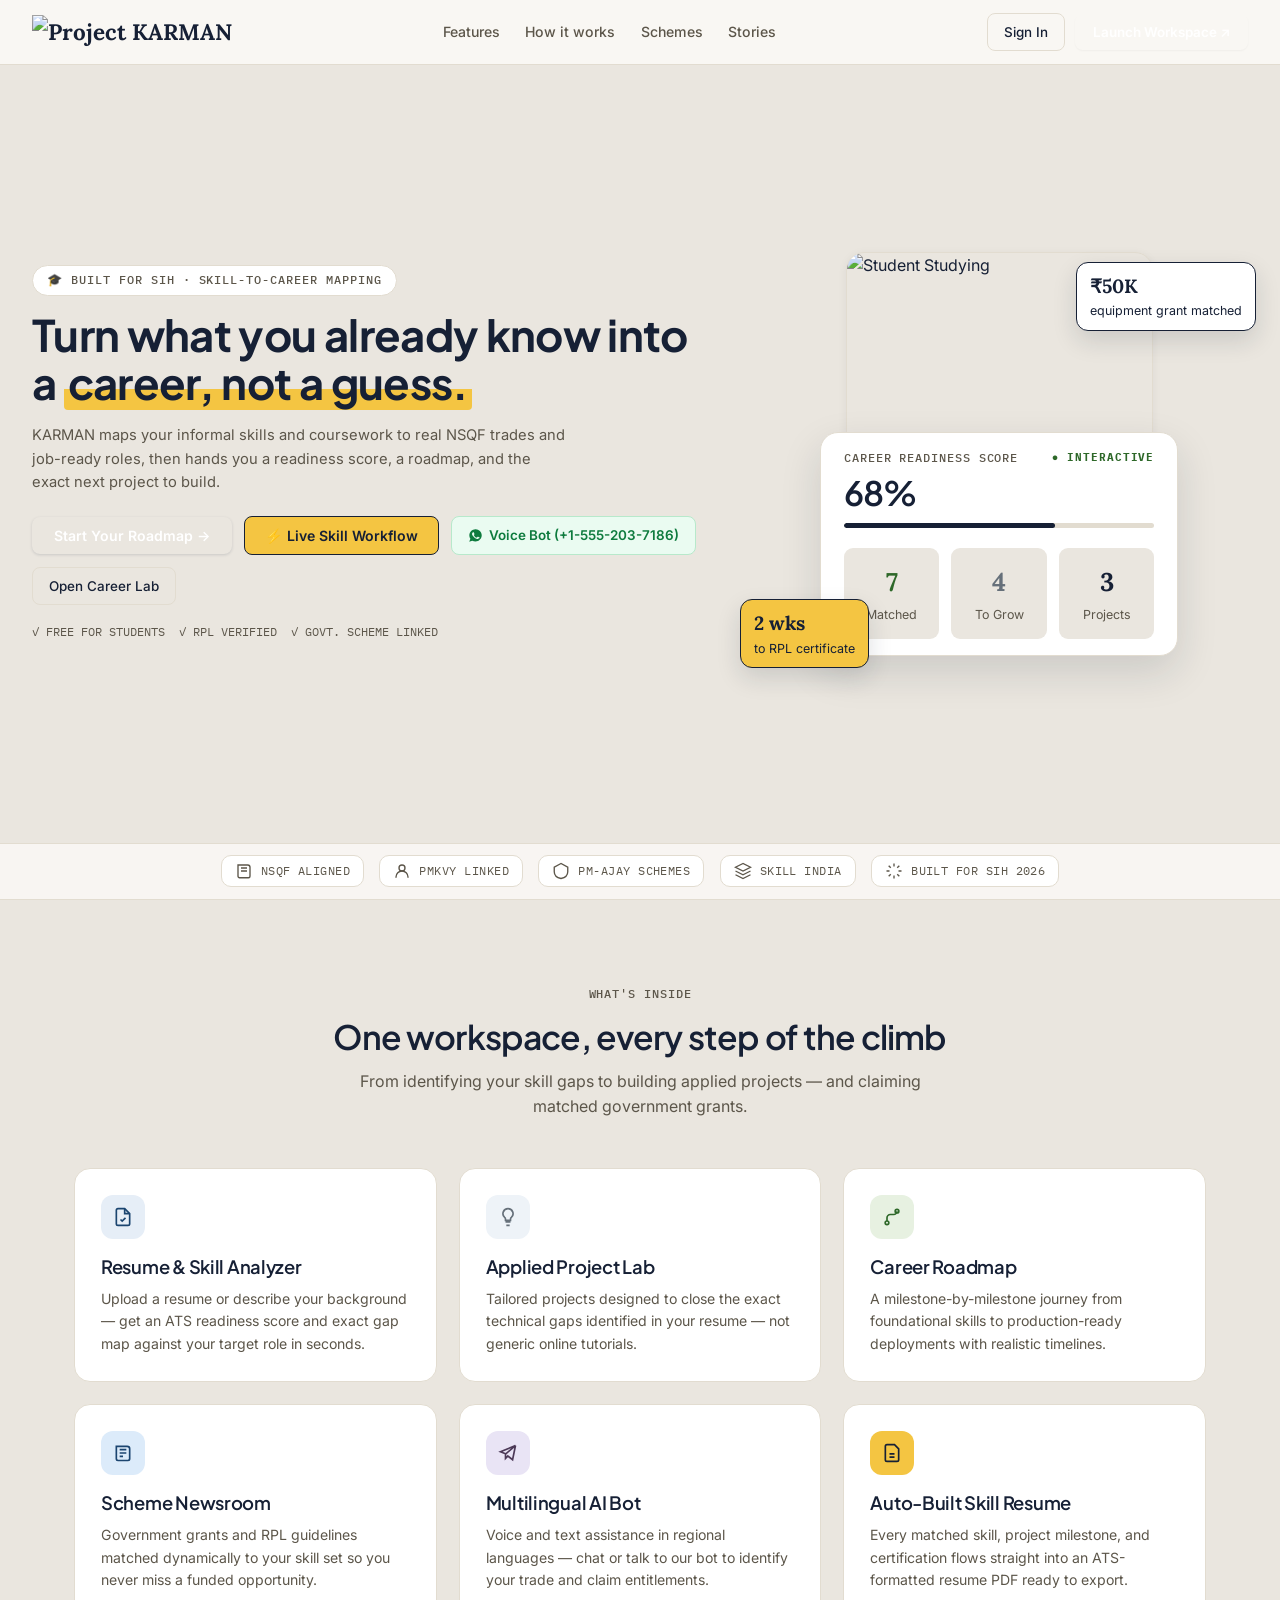
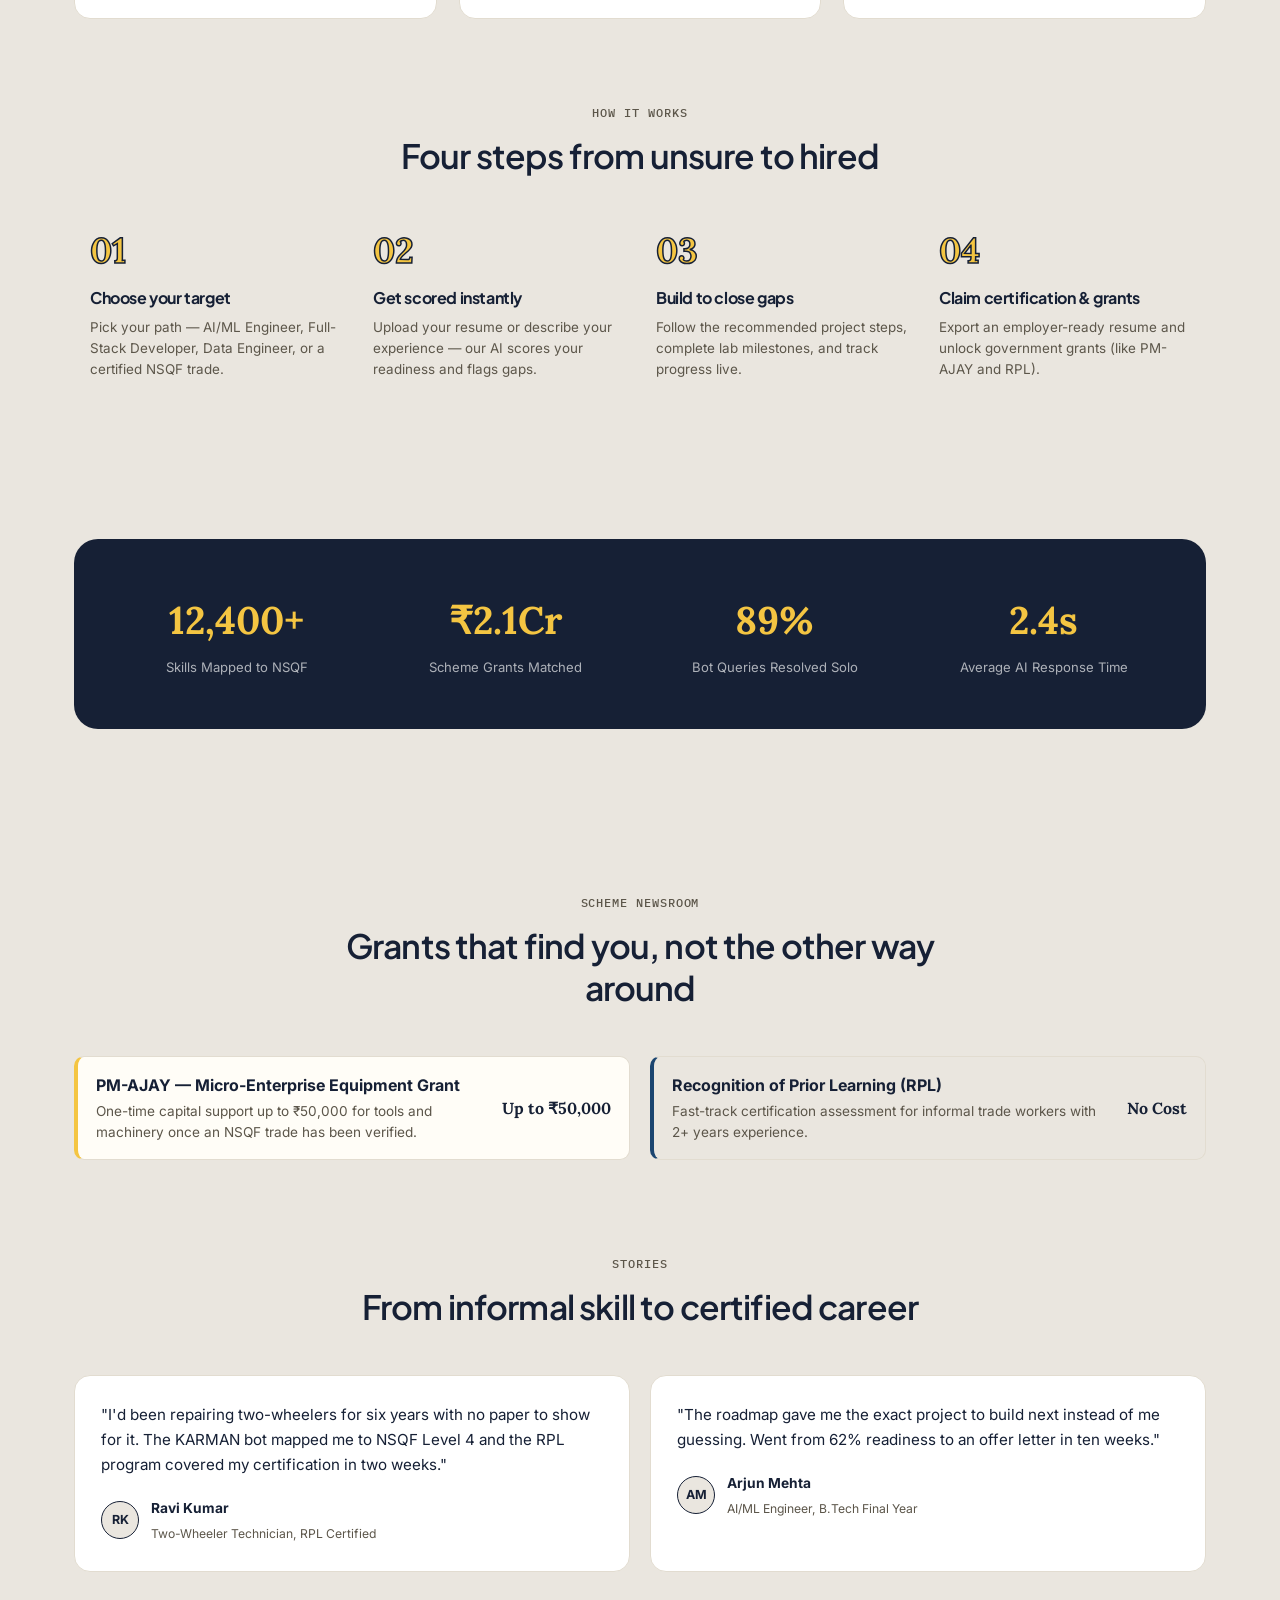
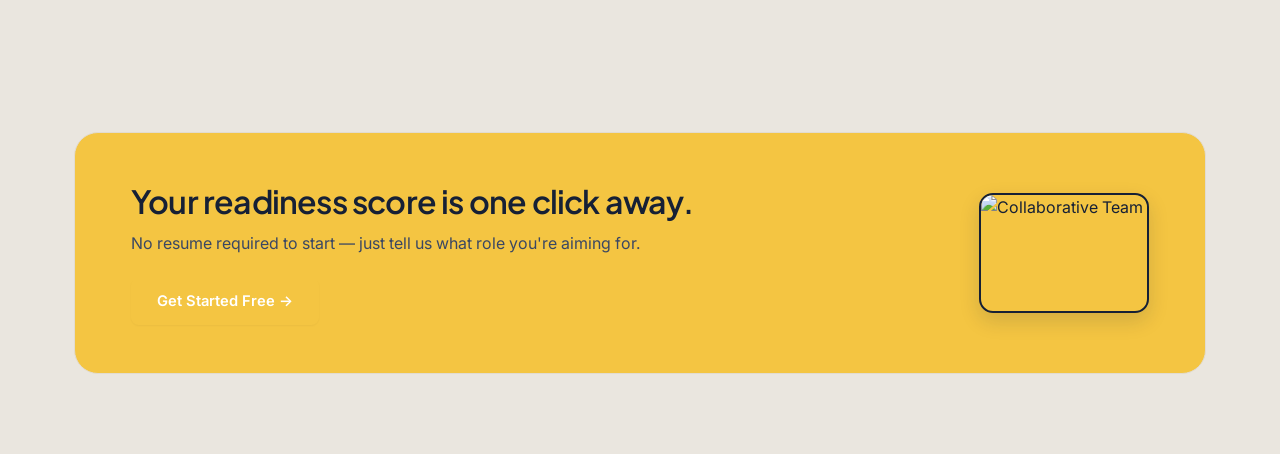
==== commit 25c6d698: "revert: remove welcome screen, restore original sign-in and register flow while keeping modern typog" ====
--- a/index.html
+++ b/index.html
@@ -10,20 +10,7 @@
 <link rel="preconnect" href="https://fonts.gstatic.com" crossorigin>
 <link href="https://fonts.googleapis.com/css2?family=Plus+Jakarta+Sans:wght@400;500;600;700;800&family=Lora:ital,wght@0,400;0,500;1,400&family=Inter:wght@400;500;600;700&family=IBM+Plex+Mono:wght@400;500;600&display=swap" rel="stylesheet">
 <link rel="stylesheet" href="styles.css">
-<script>
-  (function() {
-    try {
-      const token = localStorage.getItem('karman_token');
-      const user = localStorage.getItem('karman_user');
-      const allowLanding = sessionStorage.getItem('browse_landing_page');
-
-      // For users not signed in, open the Welcome Page on production unless explicitly browsing landing
-      if ((!token || !user) && allowLanding !== 'true') {
-        window.location.replace('welcome.html');
-      }
-    } catch (e) {}
-  })();
-</script>
+
 </head>
 <body>
 
@@ -39,9 +26,9 @@
           <a href="#schemes">Schemes</a>
           <a href="#stories">Stories</a>
         </nav>
-        <div class="site-header-cta" id="site-header-cta">
-          <a class="btn-ghost" href="welcome.html?step=login">Sign In</a>
-          <a class="btn-navy-pill" href="welcome.html">Onboarding ↗</a>
+        <div class="site-header-cta">
+          <a class="btn-ghost" href="login.html">Sign In</a>
+          <a class="btn-navy-pill" href="dashboard.html">Launch Workspace ↗</a>
         </div>
       </div>
     </header>
@@ -59,7 +46,7 @@
             <svg width="15" height="15" viewBox="0 0 24 24" fill="currentColor"><path d="M12.04 2C6.58 2 2.13 6.45 2.13 11.91c0 1.97.58 3.86 1.67 5.48L2 22l4.77-1.74c1.55.85 3.32 1.3 5.27 1.3h.01c5.46 0 9.91-4.45 9.91-9.91 0-2.65-1.03-5.14-2.9-7.01A9.82 9.82 0 0 0 12.04 2zm5.78 14.15c-.24.68-1.4 1.3-1.95 1.38-.51.08-1.18.12-3.41-.81-2.85-1.18-4.68-4.08-4.82-4.27-.14-.19-1.15-1.53-1.15-2.92 0-1.39.73-2.07 1-2.35.25-.28.56-.35.75-.35.19 0 .37 0 .53.01.17.01.4.07.61.53.24.58.82 2.01.89 2.16.07.15.12.33.02.53-.1.2-.15.33-.3.51-.15.17-.32.39-.46.52-.15.15-.31.31-.13.62.18.31.8 1.32 1.72 2.14 1.18 1.05 2.18 1.38 2.49 1.53.31.15.49.13.67-.08.19-.21.79-.92 1-1.24.21-.31.43-.26.72-.15.3.1.19.1 1.88.94.3.15.5.25.57.36.08.16.08.92-.16 1.6z"/></svg>
             Voice Bot (+1-555-203-7186)
           </a>
-          <a class="btn-ghost" href="dashboard.html" onclick="navigateWorkspace(event)">Open Career Lab</a>
+          <a class="btn-ghost" href="dashboard.html">Open Career Lab</a>
         </div>
         <div class="hero-trust">
           <span>✓ FREE FOR STUDENTS</span><span>✓ RPL VERIFIED</span><span>✓ GOVT. SCHEME LINKED</span>
@@ -211,7 +198,7 @@
       <div>
         <h2>Your readiness score is one click away.</h2>
         <p>No resume required to start — just tell us what role you're aiming for.</p>
-        <a class="btn-navy-pill" style="margin-top:22px; padding:12px 26px; font-size:.92rem;" href="welcome.html" onclick="navigateWorkspace(event)">Get Started Free →</a>
+        <a class="btn-navy-pill" style="margin-top:22px; padding:12px 26px; font-size:.92rem;" href="register.html">Get Started Free →</a>
       </div>
       <img src="images/team_table.jpg" alt="Collaborative Team" style="width:170px; height:120px; object-fit:cover; border-radius:14px; border:2px solid var(--navy-dark); box-shadow:0 8px 20px rgba(22,32,53,.15);">
     </div>
@@ -281,7 +268,7 @@
       <!-- Actions -->
       <div style="display:flex; gap:12px; justify-content:flex-end; align-items:center;">
         <button class="btn-ghost" onclick="closeWorkflowModal()">Back to Overview</button>
-        <a class="btn-hero-primary" href="dashboard.html" id="wf-btn-launch" onclick="navigateWorkspace(event)">Launch Full Workspace ↗</a>
+        <a class="btn-hero-primary" href="dashboard.html" id="wf-btn-launch">Launch Full Workspace ↗</a>
       </div>
     </div>
   </div>
@@ -371,50 +358,7 @@
       if (modal) modal.classList.remove('open');
     }
 
-    function navigateWorkspace(e) {
-      if (e) e.preventDefault();
-      const token = localStorage.getItem('karman_token');
-      const user = localStorage.getItem('karman_user');
-      const profileDone = localStorage.getItem('karman_profile_completed');
-
-      if (!token || !user) {
-        window.location.href = 'welcome.html';
-      } else if (profileDone !== 'true') {
-        window.location.href = 'welcome.html?step=profile';
-      } else {
-        window.location.href = 'dashboard.html';
-      }
-    }
-
-    document.addEventListener('DOMContentLoaded', () => {
-      const token = localStorage.getItem('karman_token');
-      const userStr = localStorage.getItem('karman_user');
-      const profileDone = localStorage.getItem('karman_profile_completed');
-      const cta = document.getElementById('site-header-cta');
-
-      if (cta) {
-        if (token && userStr && profileDone === 'true') {
-          try {
-            const u = JSON.parse(userStr);
-            const firstName = u.name ? u.name.split(' ')[0] : 'Member';
-            cta.innerHTML = `
-              <span style="font-size:.82rem; font-weight:600; color:var(--ink-sub); display:flex; align-items:center; gap:6px;">
-                <span>Welcome,</span> <strong style="color:var(--navy-dark);">${firstName}</strong>
-              </span>
-              <a class="btn-navy-pill" href="dashboard.html" style="padding:6px 14px; font-size:.82rem;">Workspace ↗</a>
-            `;
-          } catch (e) {
-            cta.innerHTML = `<a class="btn-navy-pill" href="dashboard.html" style="padding:6px 14px; font-size:.82rem;">Workspace ↗</a>`;
-          }
-        } else {
-          cta.innerHTML = `
-            <a class="btn-ghost" href="welcome.html?step=login" style="padding:6px 14px; font-size:.82rem;">Sign In</a>
-            <a class="btn-navy-pill" href="welcome.html" style="padding:6px 14px; font-size:.82rem;">Onboarding ↗</a>
-          `;
-        }
-      }
-    });
-  </script>
+    </script>
 
 </body>
 </html>
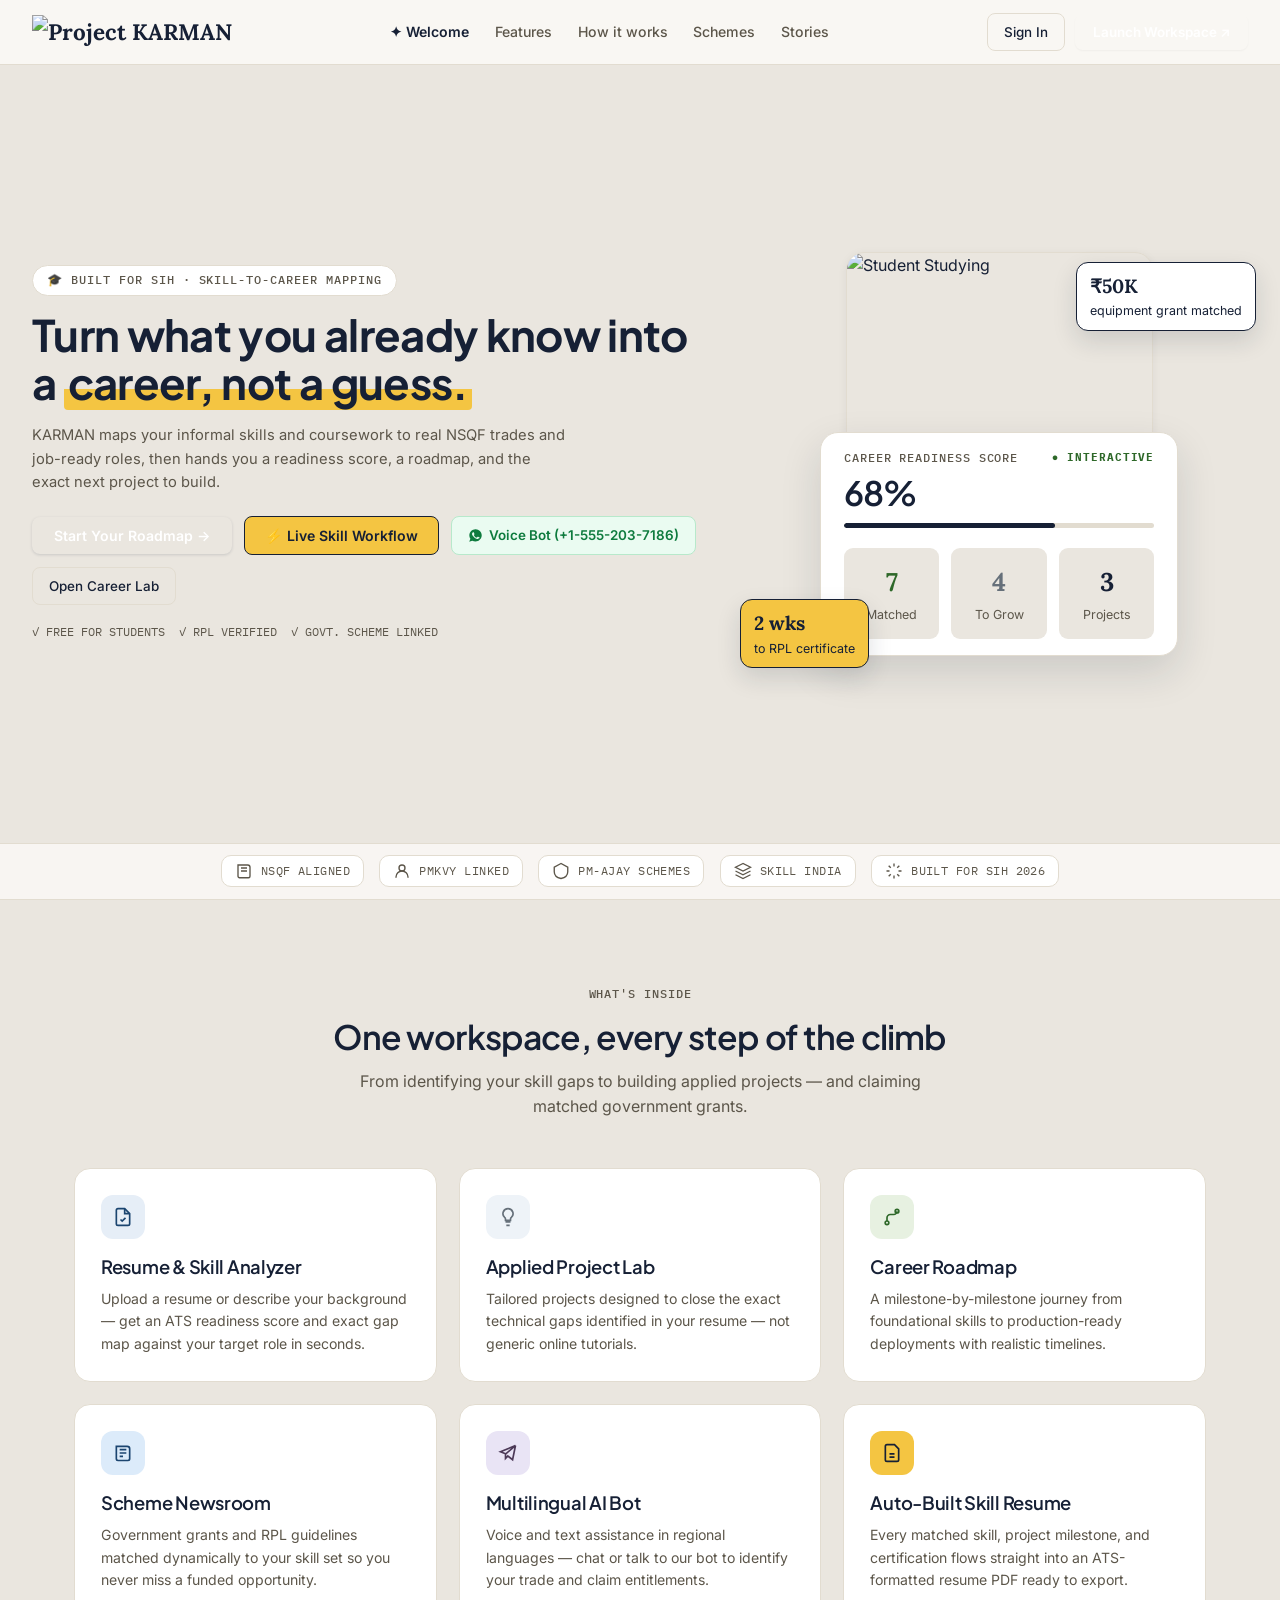
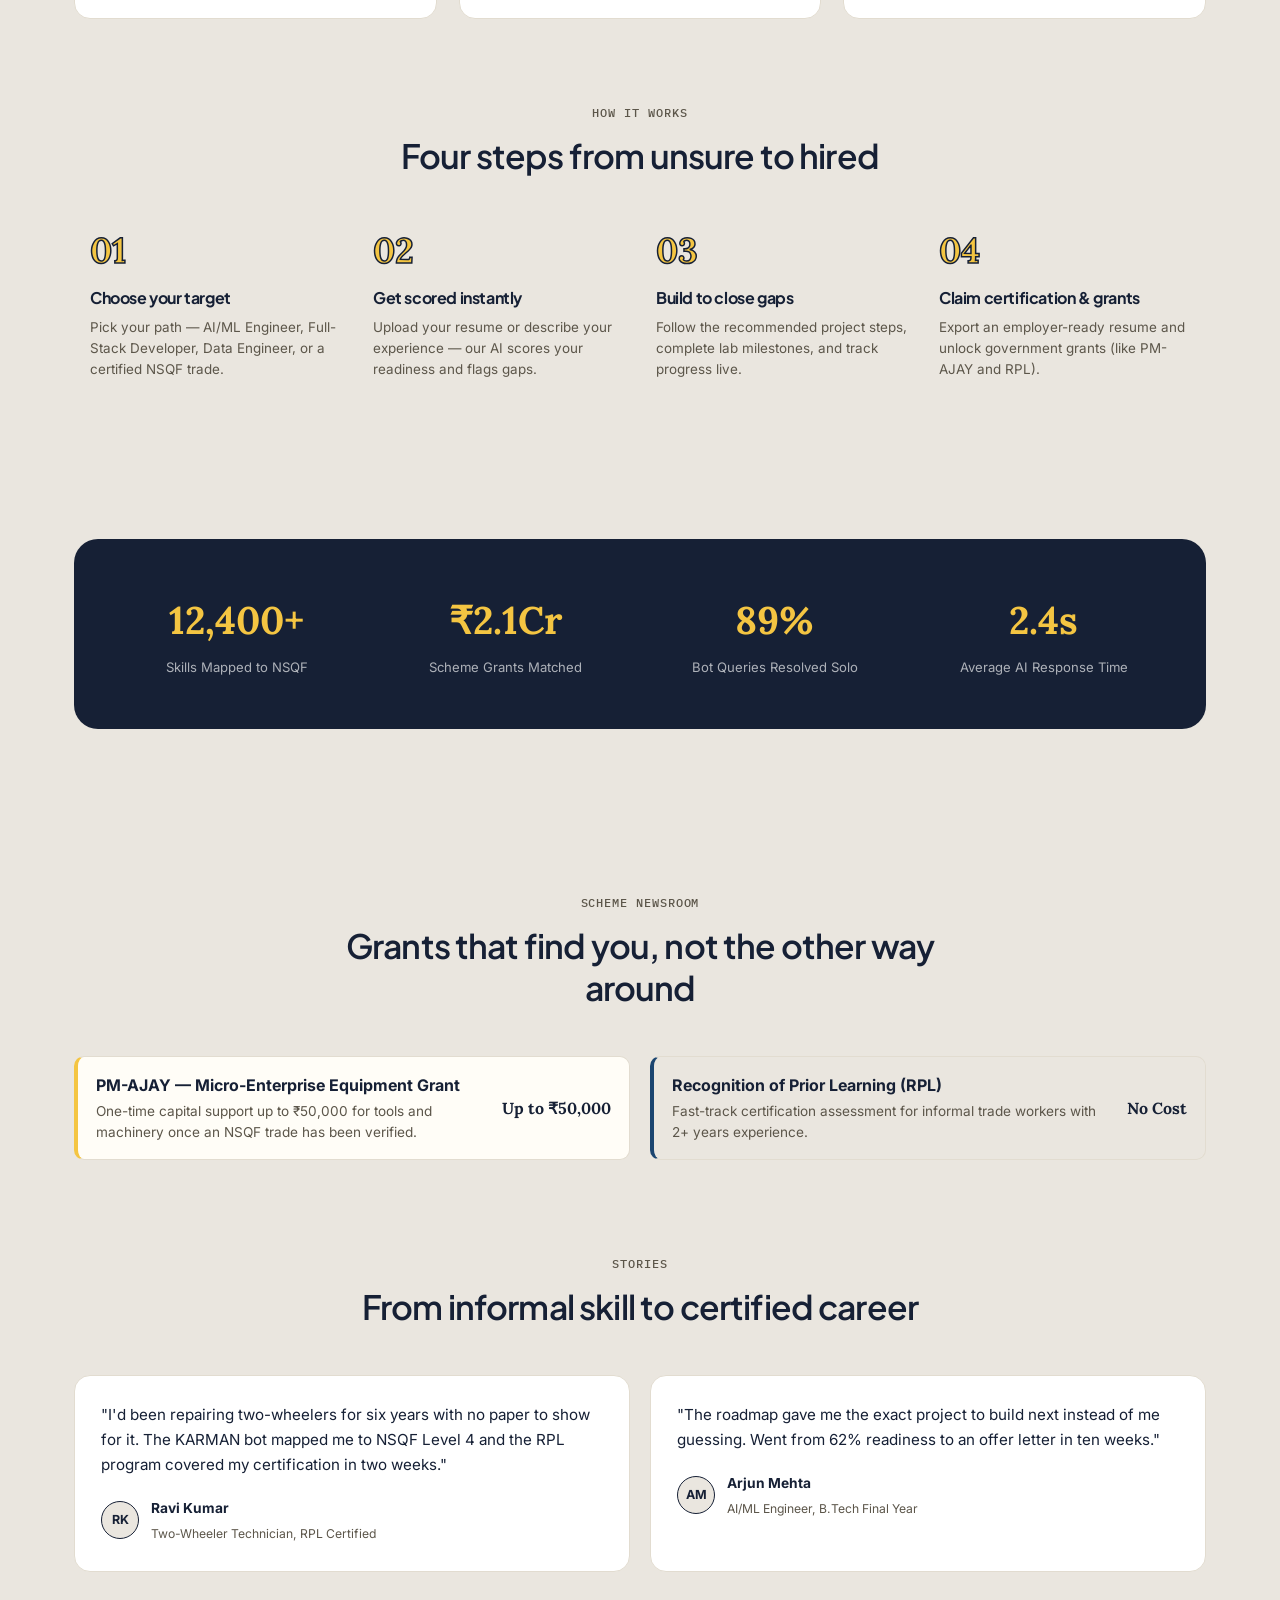
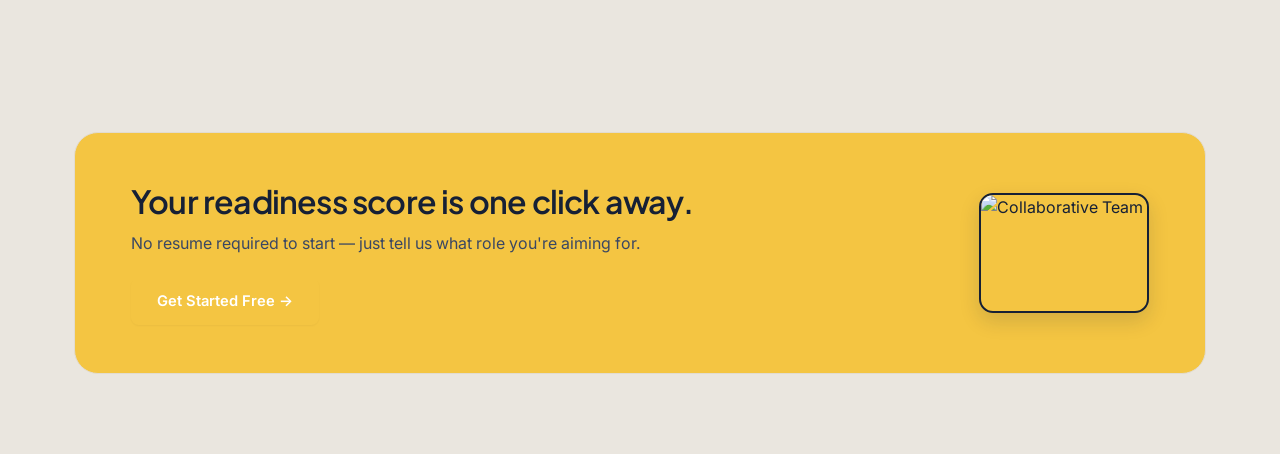
==== commit b2768850: "feat: add Google Antigravity-style welcome screen with project overview and signin/registration hub" ====
--- a/index.html
+++ b/index.html
@@ -21,6 +21,7 @@
       <div class="site-header-inner">
         <a class="site-brand" href="index.html"><img src="images/karman_logo_horizontal.png" alt="Project KARMAN" class="site-brand-logo"></a>
         <nav class="site-nav">
+          <a href="welcome.html" style="font-weight:600; color:var(--navy-dark);">✦ Welcome</a>
           <a href="#features">Features</a>
           <a href="#how-it-works">How it works</a>
           <a href="#schemes">Schemes</a>
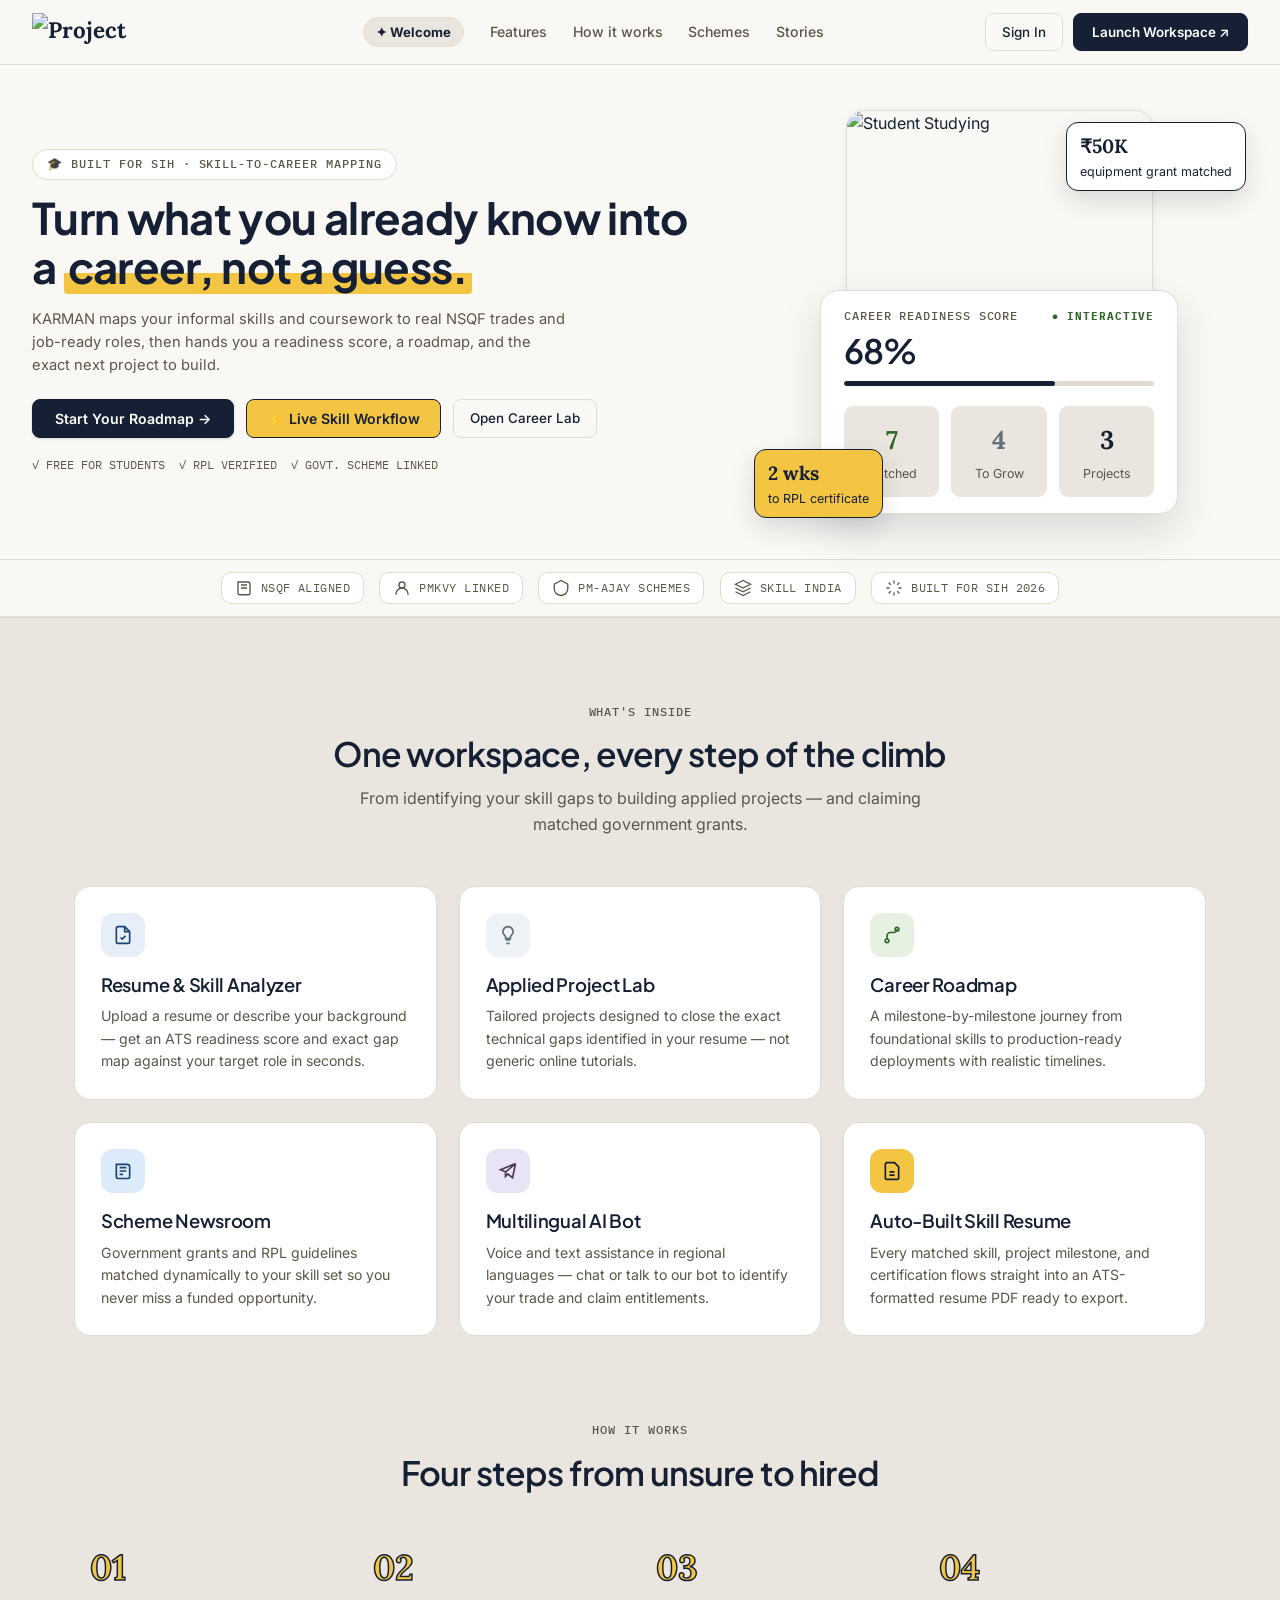
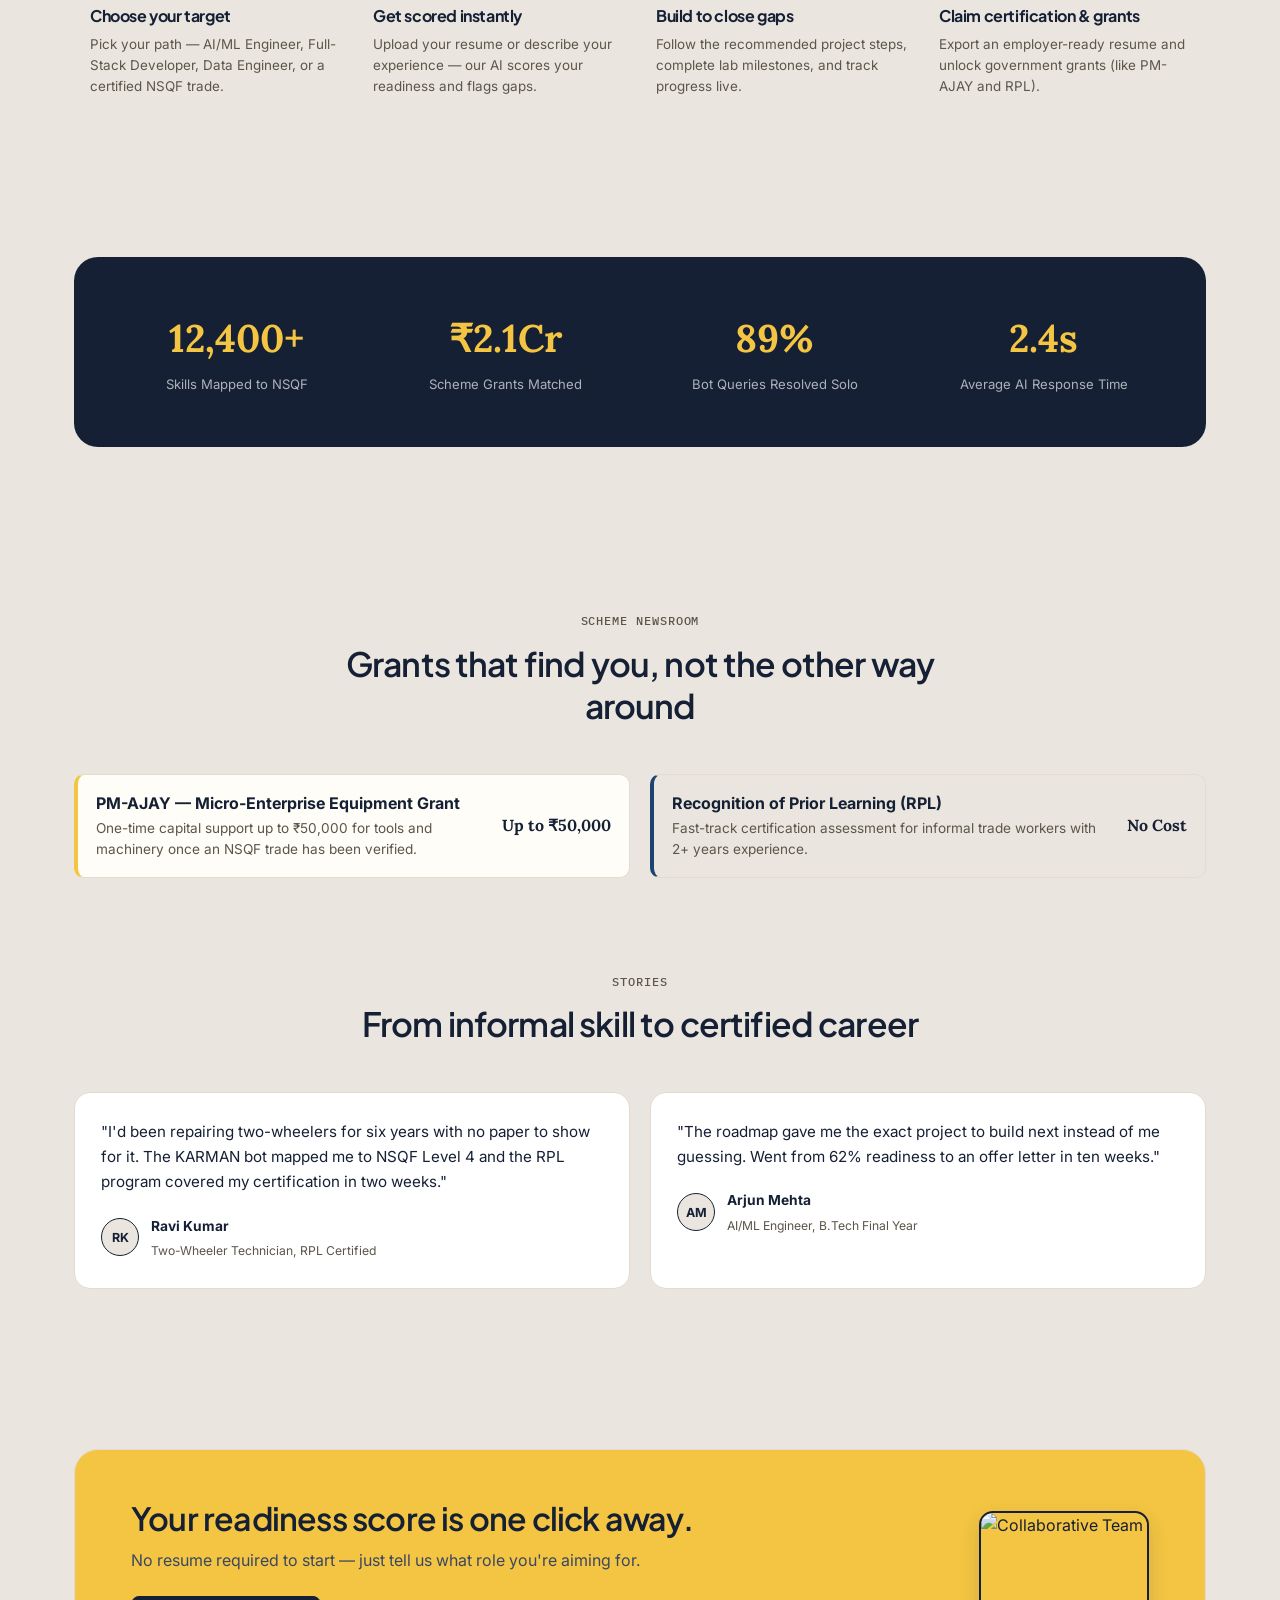
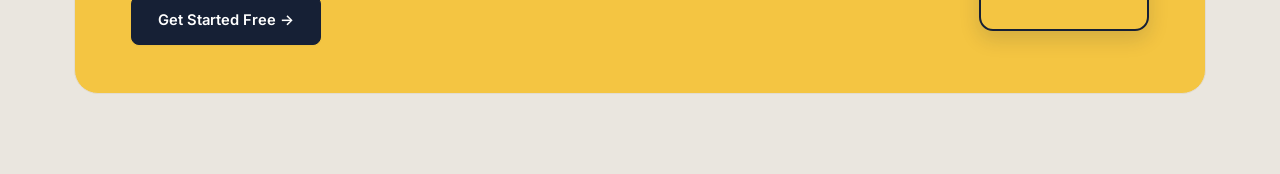
==== commit bb5f9c31: "fix: section hero banner, remove whatsapp bot, resync button styles and workflow modal overlays" ====
--- a/index.html
+++ b/index.html
@@ -21,7 +21,7 @@
       <div class="site-header-inner">
         <a class="site-brand" href="index.html"><img src="images/karman_logo_horizontal.png" alt="Project KARMAN" class="site-brand-logo"></a>
         <nav class="site-nav">
-          <a href="welcome.html" style="font-weight:600; color:var(--navy-dark);">✦ Welcome</a>
+          <a href="welcome.html" class="nav-welcome-pill">✦ Welcome</a>
           <a href="#features">Features</a>
           <a href="#how-it-works">How it works</a>
           <a href="#schemes">Schemes</a>
@@ -43,10 +43,6 @@
         <div class="hero-cta-row">
           <button class="btn-hero-primary" onclick="openWorkflowModal('student')">Start Your Roadmap →</button>
           <button class="btn-hero-workflow" onclick="openWorkflowModal('worker')">⚡ Live Skill Workflow</button>
-          <a class="btn-ghost" style="display:inline-flex; align-items:center; gap:6px; background:#EAFBF1; color:#0E7B3E; border-color:#B7E9CB; font-weight:600;" href="https://wa.me/15552037186?text=Namaste%20Project%20KARMAN" target="_blank" title="Send voice note or message to official bot">
-            <svg width="15" height="15" viewBox="0 0 24 24" fill="currentColor"><path d="M12.04 2C6.58 2 2.13 6.45 2.13 11.91c0 1.97.58 3.86 1.67 5.48L2 22l4.77-1.74c1.55.85 3.32 1.3 5.27 1.3h.01c5.46 0 9.91-4.45 9.91-9.91 0-2.65-1.03-5.14-2.9-7.01A9.82 9.82 0 0 0 12.04 2zm5.78 14.15c-.24.68-1.4 1.3-1.95 1.38-.51.08-1.18.12-3.41-.81-2.85-1.18-4.68-4.08-4.82-4.27-.14-.19-1.15-1.53-1.15-2.92 0-1.39.73-2.07 1-2.35.25-.28.56-.35.75-.35.19 0 .37 0 .53.01.17.01.4.07.61.53.24.58.82 2.01.89 2.16.07.15.12.33.02.53-.1.2-.15.33-.3.51-.15.17-.32.39-.46.52-.15.15-.31.31-.13.62.18.31.8 1.32 1.72 2.14 1.18 1.05 2.18 1.38 2.49 1.53.31.15.49.13.67-.08.19-.21.79-.92 1-1.24.21-.31.43-.26.72-.15.3.1.19.1 1.88.94.3.15.5.25.57.36.08.16.08.92-.16 1.6z"/></svg>
-            Voice Bot (+1-555-203-7186)
-          </a>
           <a class="btn-ghost" href="dashboard.html">Open Career Lab</a>
         </div>
         <div class="hero-trust">
@@ -57,7 +53,7 @@
       <div class="hero-visual">
         <img src="images/study_hero.jpg" alt="Student Studying" class="hero-illustration-img">
         
-        <div class="hero-card-stack" onclick="openWorkflowModal('student')" title="Click to test live workflow">
+        <div class="hero-card-stack" onclick="openWorkflowModal('student')">
           <span class="eyebrow" style="display:flex; justify-content:space-between; align-items:center;">
             <span>CAREER READINESS SCORE</span>
             <span style="font-size:0.68rem; color:var(--green-text); font-weight:700;">● INTERACTIVE</span>
--- a/styles.css
+++ b/styles.css
@@ -1,4 +1,6 @@
 :root {
+  --dark-accent: #162035;
+  --accent-tint: #FAF1D6;
   --yellow-hero: #F4C542;
   --yellow-accent: #F6C851;
   --navy-dark: #162035;
@@ -801,23 +803,13 @@
 .site-view.active { display: block; }
 
 .hero-viewport-screen {
-  min-height: 100vh;
-  height: 100vh;
+  min-height: auto;
   display: flex;
   flex-direction: column;
-  justify-content: space-between;
-  background: #EAE6DF;
-  overflow: hidden;
+  background: var(--paper-bg);
   position: relative;
   box-sizing: border-box;
-}
-
-@media (max-height: 700px), (max-width: 900px) {
-  .hero-viewport-screen {
-    height: auto;
-    min-height: 100vh;
-    overflow-y: auto;
-  }
+  border-bottom: 1px solid var(--border-light);
 }
 
 .site-header {
@@ -839,6 +831,35 @@
   justify-content: space-between;
   box-sizing: border-box;
 }
+
+.site-brand-logo {
+  height: 38px;
+  width: auto;
+  max-width: 170px;
+  object-fit: contain;
+  display: block;
+}
+
+.nav-welcome-pill {
+  display: inline-flex;
+  align-items: center;
+  gap: 5px;
+  padding: 4px 12px;
+  border-radius: 9999px;
+  background: #EAE6DF;
+  color: var(--navy-dark) !important;
+  font-weight: 700 !important;
+  font-size: 0.82rem !important;
+  border: 1px solid var(--border-light);
+  transition: all 0.15s ease;
+  text-decoration: none;
+}
+.nav-welcome-pill:hover {
+  background: var(--yellow-hero);
+  border-color: var(--navy-dark);
+  transform: translateY(-1px);
+}
+
 .site-brand {
   display: flex;
   align-items: center;
@@ -880,7 +901,7 @@
   max-width: 1360px;
   width: 100%;
   margin: 0 auto;
-  padding: clamp(8px, 1.5vh, 18px) clamp(16px, 2.5vw, 32px);
+  padding: clamp(32px, 5vh, 56px) clamp(16px, 2.5vw, 32px);
   display: grid;
   grid-template-columns: 1.15fr 0.85fr;
   gap: clamp(20px, 3.5vw, 48px);
@@ -934,8 +955,8 @@
   flex-wrap: wrap;
 }
 .btn-hero-primary {
-  background: var(--dark-accent);
-  color: #fff;
+  background: var(--navy-dark);
+  color: #FFFFFF !important;
   font-weight: 600;
   font-size: .88rem;
   padding: 10px 22px;
@@ -1046,10 +1067,10 @@
   font-size: .78rem;
   z-index: 3;
 }
-.hero-mini-stat.a { top: 10px; right: -8px; }
+.hero-mini-stat.a { top: 12px; right: 2px; }
 .hero-mini-stat.b {
-  bottom: -12px;
-  left: -10px;
+  bottom: -4px;
+  left: 4px;
   background: var(--yellow-hero);
   color: var(--navy-dark);
   border: 1.5px solid var(--navy-dark);
@@ -1547,3 +1568,49 @@
   .center-hero-banner { flex-direction: column; align-items: flex-start; gap: 16px; }
   .banner-img-thumb { display: none; }
 }
+
+/* INTERACTIVE WORKFLOW MODAL OVERLAYS */
+.workflow-modal-backdrop {
+  position: fixed;
+  top: 0;
+  left: 0;
+  width: 100vw;
+  height: 100vh;
+  background: rgba(17, 24, 39, 0.65);
+  backdrop-filter: blur(8px);
+  -webkit-backdrop-filter: blur(8px);
+  z-index: 9999;
+  display: none;
+  align-items: center;
+  justify-content: center;
+  padding: 20px;
+  box-sizing: border-box;
+  opacity: 0;
+  transition: opacity 0.22s ease;
+}
+
+.workflow-modal-backdrop.open {
+  display: flex;
+  opacity: 1;
+}
+
+.workflow-modal-window {
+  background: #FFFFFF;
+  border-radius: 20px;
+  border: 1.5px solid var(--border-light);
+  box-shadow: 0 24px 60px rgba(17, 24, 39, 0.25);
+  width: 100%;
+  max-width: 680px;
+  max-height: 90vh;
+  overflow-y: auto;
+  padding: 32px 28px;
+  box-sizing: border-box;
+  animation: modalPop 0.25s cubic-bezier(0.16, 1, 0.3, 1);
+  position: relative;
+}
+
+@keyframes modalPop {
+  from { transform: scale(0.96) translateY(12px); opacity: 0; }
+  to { transform: scale(1) translateY(0); opacity: 1; }
+}
+
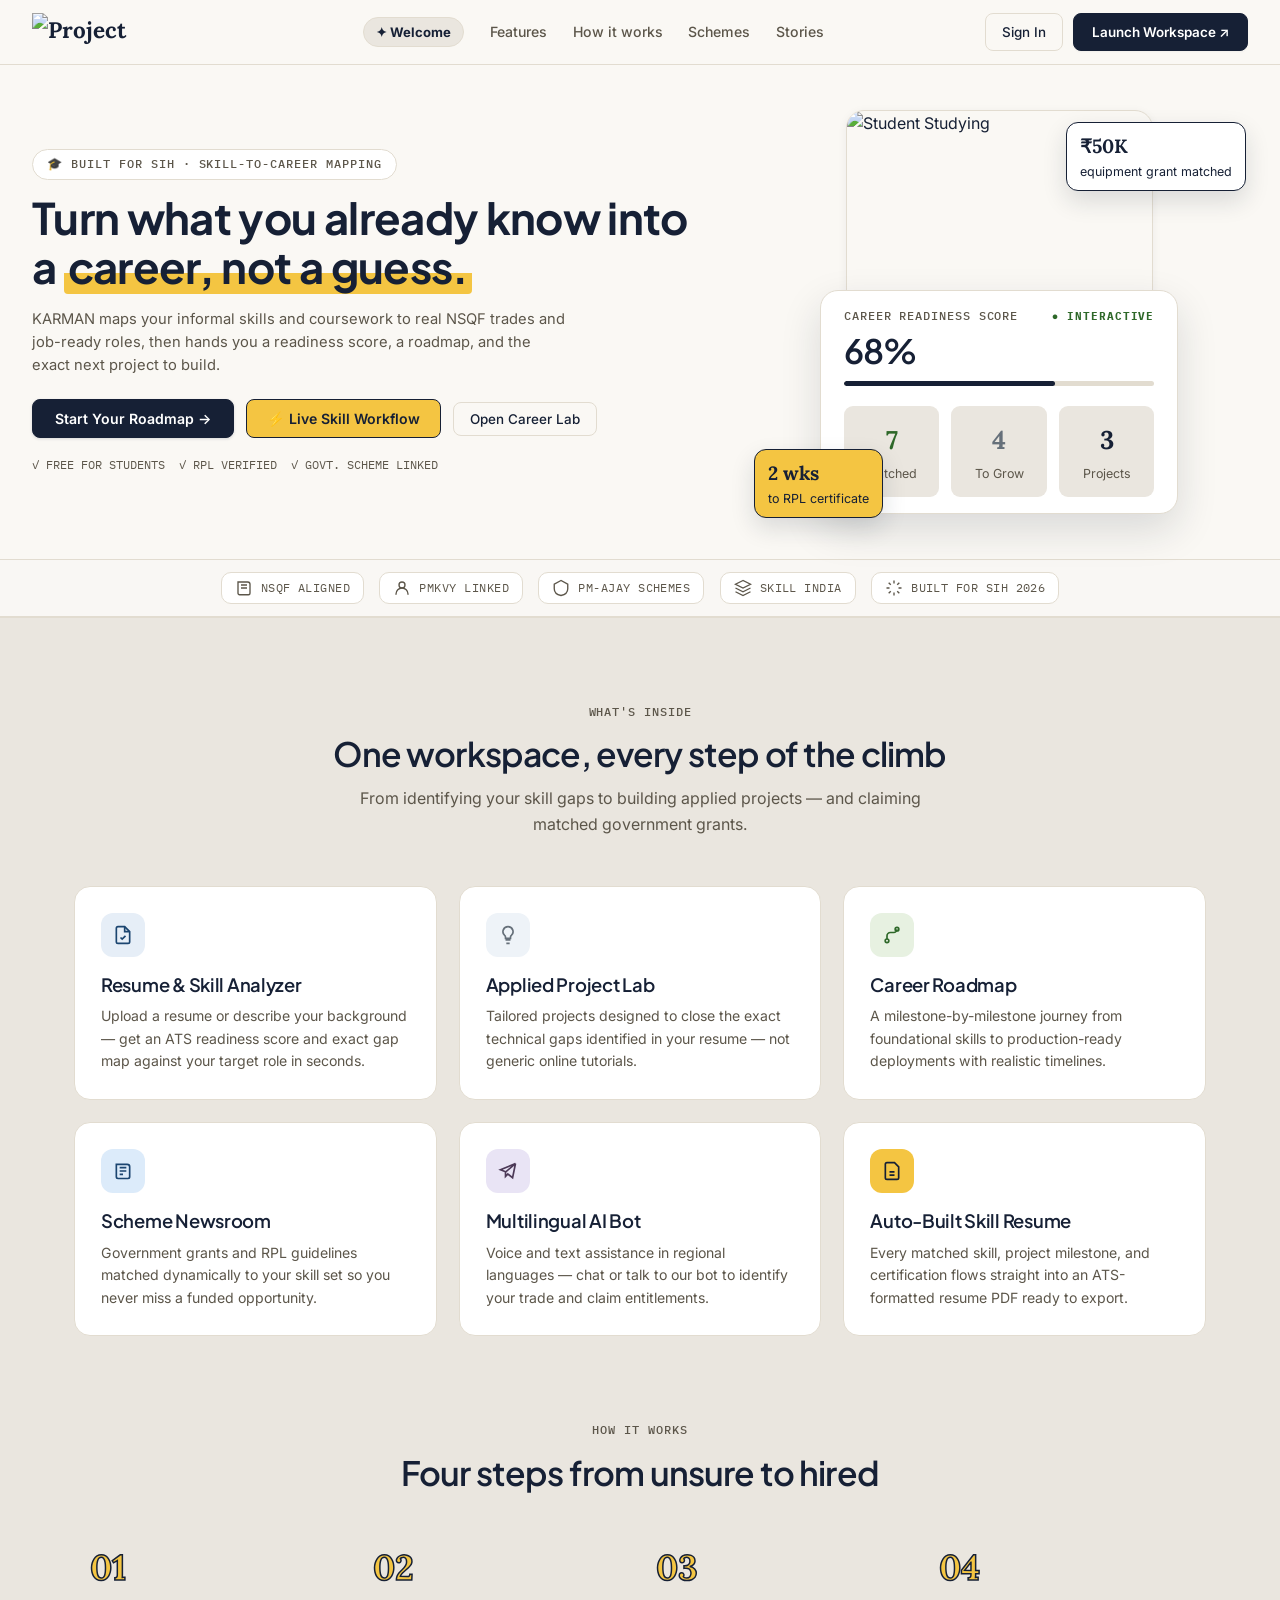
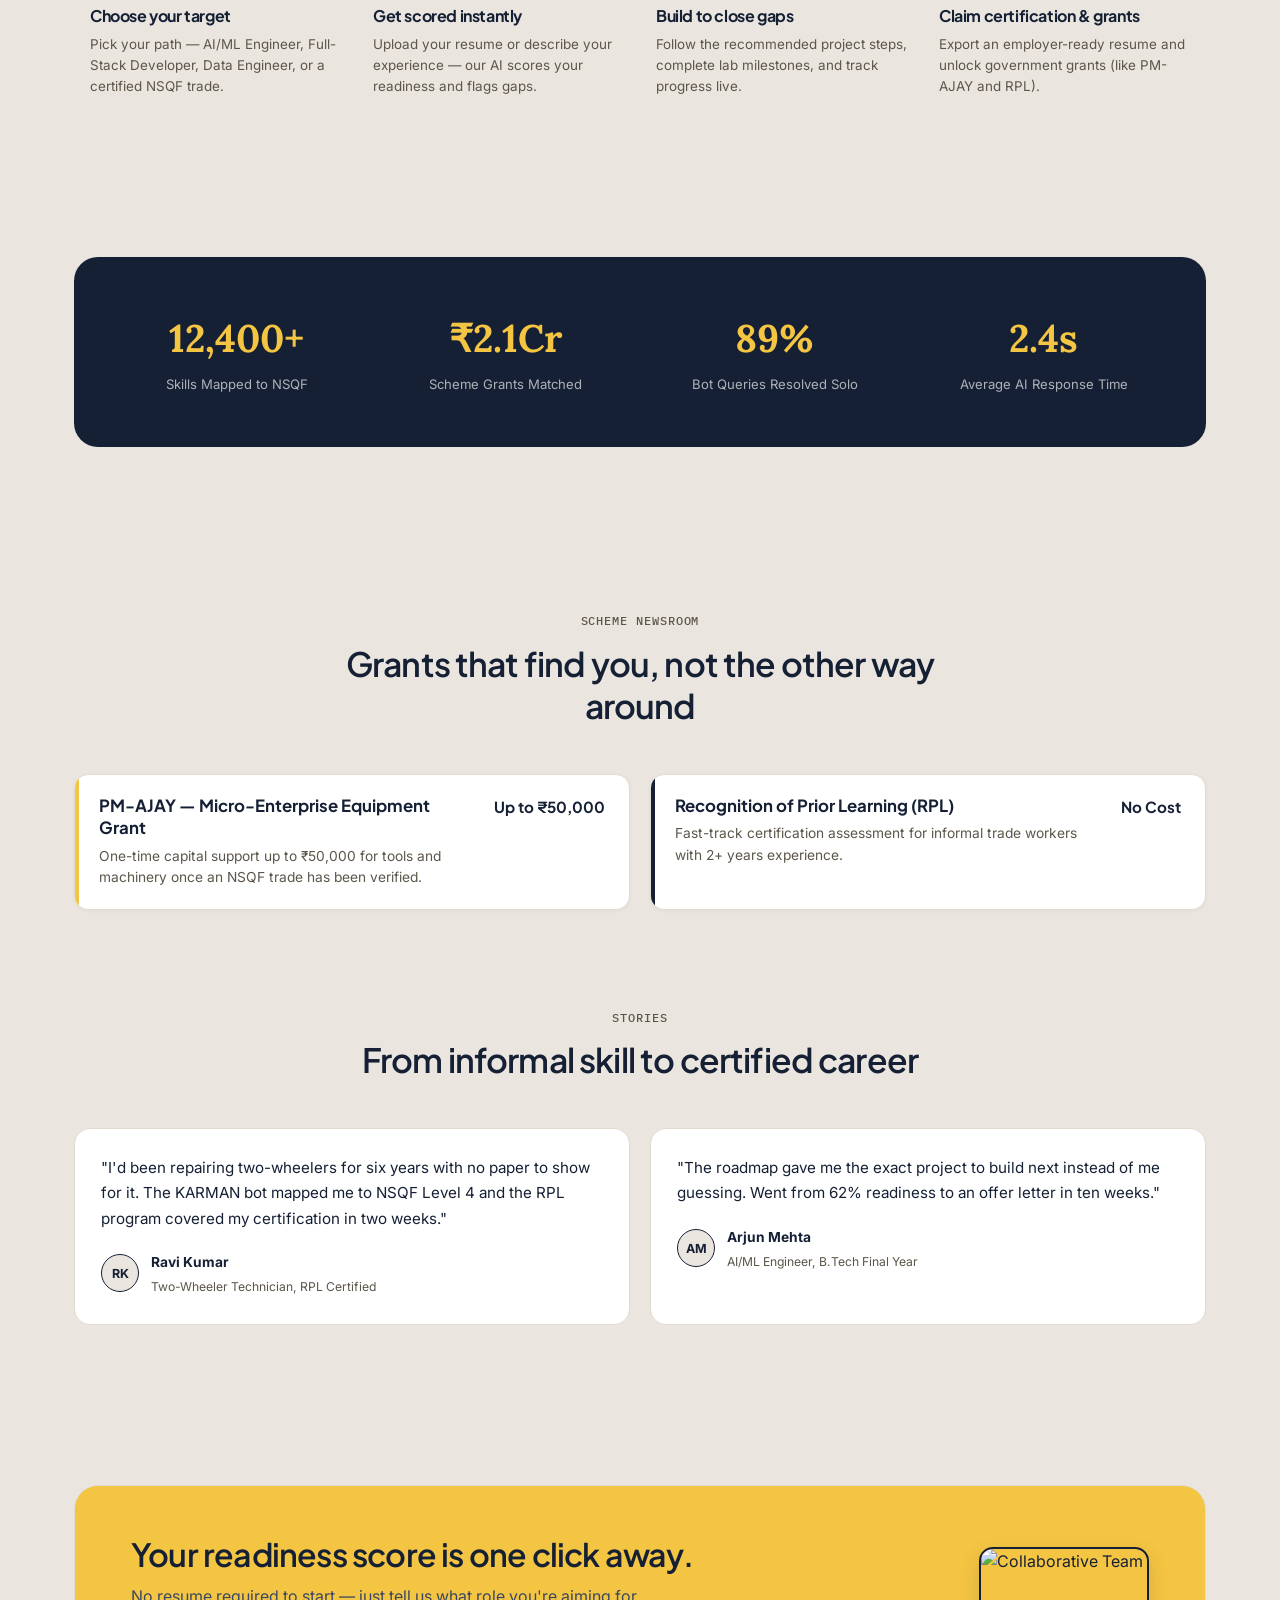
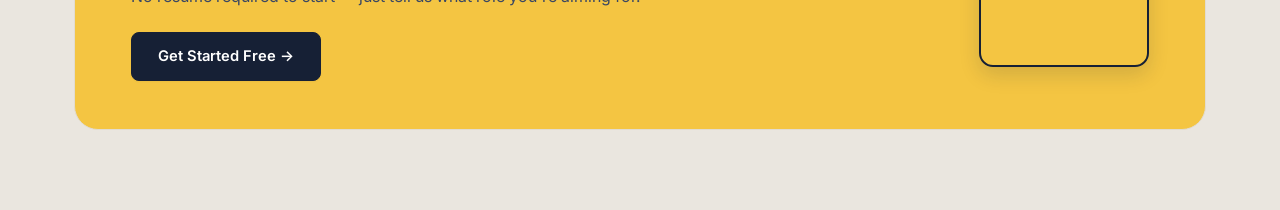
==== commit b882826b: "multi-role login separation and dedicated pages for worker/artisan views" ====
--- a/index.html
+++ b/index.html
@@ -43,7 +43,7 @@
         <div class="hero-cta-row">
           <button class="btn-hero-primary" onclick="openWorkflowModal('student')">Start Your Roadmap →</button>
           <button class="btn-hero-workflow" onclick="openWorkflowModal('worker')">⚡ Live Skill Workflow</button>
-          <a class="btn-ghost" href="dashboard.html">Open Career Lab</a>
+          <button class="btn-ghost" onclick="openRoleChooserModal()">Open Career Lab</button>
         </div>
         <div class="hero-trust">
           <span>✓ FREE FOR STUDENTS</span><span>✓ RPL VERIFIED</span><span>✓ GOVT. SCHEME LINKED</span>
@@ -355,7 +355,84 @@
       if (modal) modal.classList.remove('open');
     }
 
+    function openRoleChooserModal() {
+      const modal = document.getElementById('roleChooserModal');
+      if (modal) modal.classList.add('open');
+    }
+
+    function closeRoleChooserModal() {
+      const modal = document.getElementById('roleChooserModal');
+      if (modal) modal.classList.remove('open');
+    }
+
+    function launchRolePortal(role) {
+      window.location.href = `login.html?role=${role}`;
+    }
     </script>
+
+  <!-- ROLE CHOOSER MODAL FOR OPEN CAREER LAB -->
+  <div class="workflow-modal-backdrop" id="roleChooserModal" onclick="if(event.target === this) closeRoleChooserModal()">
+    <div class="workflow-modal-window" style="max-width:540px; border-radius:18px; padding:28px 28px 24px;">
+      <div style="display:flex; justify-content:space-between; align-items:flex-start; margin-bottom:16px;">
+        <div>
+          <span class="eyebrow" style="color:var(--navy-dark); font-weight:700;">PROJECT KARMAN WORKSPACE</span>
+          <h3 style="font-size:1.45rem; margin-top:2px; font-family:var(--font-display);">Choose your pathway</h3>
+          <p style="font-size:0.86rem; color:var(--ink-sub); margin-top:4px;">Select how you wish to enter the career workspace:</p>
+        </div>
+        <button onclick="closeRoleChooserModal()" class="btn-sidebar-toggle" style="width:30px; height:30px;">✕</button>
+      </div>
+
+      <div style="display:grid; grid-template-columns:1fr; gap:10px; margin-bottom:20px;">
+        <!-- 1. Student -->
+        <div onclick="launchRolePortal('student')" style="background:#FAF8F4; border:1.5px solid var(--border-light); border-radius:12px; padding:14px 16px; cursor:pointer; display:flex; align-items:center; justify-content:space-between; transition:all 0.18s ease;" onmouseover="this.style.borderColor='var(--navy-dark)'; this.style.background='#FFFFFF';" onmouseout="this.style.borderColor='var(--border-light)'; this.style.background='#FAF8F4';">
+          <div style="display:flex; align-items:center; gap:12px;">
+            <span style="font-size:1.5rem;">🎓</span>
+            <div>
+              <strong style="font-size:0.94rem; color:var(--navy-dark); display:block;">Student & Youth</strong>
+              <span style="font-size:0.78rem; color:var(--ink-sub);">Resume Analyzer, Project Lab, Career Roadmap & Builder</span>
+            </div>
+          </div>
+          <span style="font-size:0.85rem; font-weight:700; color:var(--navy-dark);">Enter →</span>
+        </div>
+
+        <!-- 2. Worker -->
+        <div onclick="launchRolePortal('worker')" style="background:#FAF8F4; border:1.5px solid var(--border-light); border-radius:12px; padding:14px 16px; cursor:pointer; display:flex; align-items:center; justify-content:space-between; transition:all 0.18s ease;" onmouseover="this.style.borderColor='var(--navy-dark)'; this.style.background='#FFFFFF';" onmouseout="this.style.borderColor='var(--border-light)'; this.style.background='#FAF8F4';">
+          <div style="display:flex; align-items:center; gap:12px;">
+            <span style="font-size:1.5rem;">🛠️</span>
+            <div>
+              <strong style="font-size:0.94rem; color:var(--navy-dark); display:block;">Worker</strong>
+              <span style="font-size:0.78rem; color:var(--ink-sub);">Scheme Newsroom, Trade Identifier, RPL & PM-AJAY Grant</span>
+            </div>
+          </div>
+          <span style="font-size:0.85rem; font-weight:700; color:var(--navy-dark);">Enter →</span>
+        </div>
+
+        <!-- 3. Artisan -->
+        <div onclick="launchRolePortal('artisan')" style="background:#FAF8F4; border:1.5px solid var(--border-light); border-radius:12px; padding:14px 16px; cursor:pointer; display:flex; align-items:center; justify-content:space-between; transition:all 0.18s ease;" onmouseover="this.style.borderColor='var(--navy-dark)'; this.style.background='#FFFFFF';" onmouseout="this.style.borderColor='var(--border-light)'; this.style.background='#FAF8F4';">
+          <div style="display:flex; align-items:center; gap:12px;">
+            <span style="font-size:1.5rem;">🧵</span>
+            <div>
+              <strong style="font-size:0.94rem; color:var(--navy-dark); display:block;">Artisan (कारीगर / शिल्पकार)</strong>
+              <span style="font-size:0.78rem; color:var(--ink-sub);">Craft RPL Certification, Vishwakarma & Equipment Linkage</span>
+            </div>
+          </div>
+          <span style="font-size:0.85rem; font-weight:700; color:var(--navy-dark);">Enter →</span>
+        </div>
+
+        <!-- 4. Micro-Entrepreneur -->
+        <div onclick="launchRolePortal('entrepreneur')" style="background:#FAF8F4; border:1.5px solid var(--border-light); border-radius:12px; padding:14px 16px; cursor:pointer; display:flex; align-items:center; justify-content:space-between; transition:all 0.18s ease;" onmouseover="this.style.borderColor='var(--navy-dark)'; this.style.background='#FFFFFF';" onmouseout="this.style.borderColor='var(--border-light)'; this.style.background='#FAF8F4';">
+          <div style="display:flex; align-items:center; gap:12px;">
+            <span style="font-size:1.5rem;">🏪</span>
+            <div>
+              <strong style="font-size:0.94rem; color:var(--navy-dark); display:block;">Micro-Entrepreneur</strong>
+              <span style="font-size:0.78rem; color:var(--ink-sub);">Enterprise Plan, Capital Subsidy & Business Equipment Report</span>
+            </div>
+          </div>
+          <span style="font-size:0.85rem; font-weight:700; color:var(--navy-dark);">Enter →</span>
+        </div>
+      </div>
+    </div>
+  </div>
 
 </body>
 </html>
--- a/styles.css
+++ b/styles.css
@@ -223,7 +223,7 @@
 .sidebar-logo-full {
   height: 28px;
   width: auto;
-  max-width: 140px;
+  max-width: 155px;
   object-fit: contain;
   display: block;
 }
@@ -581,26 +581,78 @@
 }
 
 .scheme-row {
-  display: flex;
-  align-items: center;
-  gap: 18px;
-  background: #EAE6DF;
-  border: 1px solid var(--border-light);
-  border-left: 4px solid var(--blue-text);
-  border-radius: 10px;
-  padding: 16px 18px;
-  margin-bottom: 10px;
+  position: relative;
+  display: flex;
+  align-items: flex-start;
+  justify-content: space-between;
+  gap: 20px;
+  background: #FFFFFF;
+  border: 1px solid var(--border-light);
+  border-radius: 14px;
+  padding: 20px 24px;
+  margin-bottom: 14px;
   cursor: pointer;
-  transition: all .2s ease;
-}
-
-.scheme-row:hover { border-color: var(--navy-dark); background: #fff; }
-.scheme-row.gold { border-left-color: var(--yellow-hero); background: #FFFDF7; }
-.scheme-row .info { flex: 1; }
-.scheme-row .name { font-weight: 700; font-size: 1rem; color: var(--navy-dark); }
-.scheme-row .desc { color: var(--ink-sub); margin-top: 3px; font-size: .85rem; }
-.scheme-row .amount { font-family: var(--font-serif); font-weight: 700; color: var(--navy-dark); white-space: nowrap; font-size: 1rem; }
-.scheme-row .status { font-size: .76rem; color: var(--ink-sub); white-space: nowrap; }
+  overflow: hidden;
+  box-shadow: 0 1px 4px rgba(22, 32, 53, 0.04);
+  transition: transform 0.18s ease, box-shadow 0.18s ease, border-color 0.18s ease;
+}
+
+.scheme-row::before {
+  content: "";
+  position: absolute;
+  left: 0;
+  top: 0;
+  bottom: 0;
+  width: 4px;
+  background: var(--navy-dark);
+  transition: background 0.18s ease;
+}
+
+.scheme-row.gold::before {
+  background: var(--yellow-hero);
+}
+
+.scheme-row:hover {
+  border-color: #CBD5E1;
+  box-shadow: 0 6px 20px rgba(22, 32, 53, 0.07);
+  transform: translateY(-2px);
+}
+
+.scheme-row .info {
+  flex: 1;
+  min-width: 0;
+}
+
+.scheme-row .name {
+  font-family: var(--font-display);
+  font-weight: 700;
+  font-size: 1.05rem;
+  color: var(--navy-dark);
+  line-height: 1.35;
+}
+
+.scheme-row .desc {
+  color: var(--ink-sub);
+  margin-top: 6px;
+  font-size: .86rem;
+  line-height: 1.55;
+}
+
+.scheme-row .amount {
+  font-family: var(--font-display);
+  font-weight: 700;
+  color: var(--navy-dark);
+  white-space: nowrap;
+  font-size: 0.95rem;
+}
+
+.scheme-row .status {
+  font-size: .78rem;
+  color: var(--blue-text);
+  font-weight: 600;
+  white-space: nowrap;
+}
+
 
 .btn-navy-pill {
   background: var(--dark-accent);
@@ -1461,6 +1513,49 @@
   color: var(--navy-dark);
 }
 
+/* Role Switcher Tabs (Student vs Worker) */
+.auth-role-tabs {
+  display: grid;
+  grid-template-columns: 1fr 1fr;
+  gap: 8px;
+  background: #EAE6DF;
+  padding: 4px;
+  border-radius: 12px;
+  margin-bottom: 18px;
+  border: 1px solid var(--border-light);
+}
+
+.auth-role-tab {
+  display: flex;
+  align-items: center;
+  justify-content: center;
+  gap: 8px;
+  padding: 10px 12px;
+  border-radius: 9px;
+  border: none;
+  background: transparent;
+  color: var(--ink-sub);
+  font-weight: 600;
+  font-size: 0.84rem;
+  cursor: pointer;
+  transition: all 0.18s ease;
+}
+
+.auth-role-tab:hover {
+  color: var(--navy-dark);
+}
+
+.auth-role-tab.active {
+  background: #FFFFFF;
+  color: var(--navy-dark);
+  box-shadow: 0 2px 8px rgba(22, 32, 53, 0.08);
+  font-weight: 700;
+}
+
+.auth-role-tab .tab-icon {
+  font-size: 1.1rem;
+}
+
 /* Standard Laptop Landscape Optimization (<= 800px height) */
 @media (max-height: 800px) and (min-width: 901px) {
   .auth-split-content {
@@ -1614,3 +1709,113 @@
   to { transform: scale(1) translateY(0); opacity: 1; }
 }
 
+/* ---------------- BENEFICIARY LIVELIHOOD MAPPING STYLES ---------------- */
+.persona-card:hover {
+  background: rgba(244, 197, 66, 0.12) !important;
+  border-color: var(--yellow-hero) !important;
+  transform: translateY(-2px);
+}
+
+.persona-card.active-persona {
+  box-shadow: 0 4px 14px rgba(244, 197, 66, 0.2);
+}
+
+.bene-pipeline-track {
+  display: flex;
+  flex-direction: column;
+  gap: 10px;
+}
+
+.bene-step {
+  display: flex;
+  align-items: center;
+  gap: 12px;
+  background: #FAF8F4;
+  border: 1.5px solid var(--border-light);
+  border-radius: 10px;
+  padding: 10px 14px;
+  transition: all 0.18s ease;
+}
+
+.bene-step.done {
+  border-color: #BBF7D0;
+  background: #F0FDF4;
+}
+
+.bene-step.active {
+  border-color: var(--navy-dark);
+  background: #FFFFFF;
+  box-shadow: 0 2px 10px rgba(22, 32, 53, 0.06);
+}
+
+.bene-step .step-num {
+  width: 28px;
+  height: 28px;
+  border-radius: 50%;
+  background: #E2E8F0;
+  color: var(--navy-dark);
+  display: flex;
+  align-items: center;
+  justify-content: center;
+  font-weight: 800;
+  font-size: 0.78rem;
+  flex-shrink: 0;
+}
+
+.bene-step.done .step-num {
+  background: var(--green-text);
+  color: #FFFFFF;
+}
+
+.bene-step.active .step-num {
+  background: var(--yellow-hero);
+  color: var(--navy-dark);
+}
+
+.bene-step .step-content {
+  flex: 1;
+}
+
+.bene-step .step-head {
+  font-size: 0.86rem;
+  font-weight: 700;
+  color: var(--navy-dark);
+}
+
+.bene-step .step-sub {
+  font-size: 0.75rem;
+  color: var(--ink-sub);
+  margin-top: 1px;
+}
+
+.step-badge {
+  font-size: 0.68rem;
+  font-weight: 800;
+  padding: 3px 8px;
+  border-radius: 6px;
+  letter-spacing: 0.04em;
+  flex-shrink: 0;
+}
+
+.step-badge.success {
+  background: #DCFCE7;
+  color: #15803D;
+}
+
+.step-badge.rec {
+  background: #FEF3C7;
+  color: #92400E;
+}
+
+.step-badge.pend {
+  background: #F1F5F9;
+  color: #64748B;
+}
+
+@media (max-width: 980px) {
+  .beneficiary-mid-grid, .beneficiary-scheme-gap-grid {
+    grid-template-columns: 1fr !fr !important;
+  }
+}
+
+
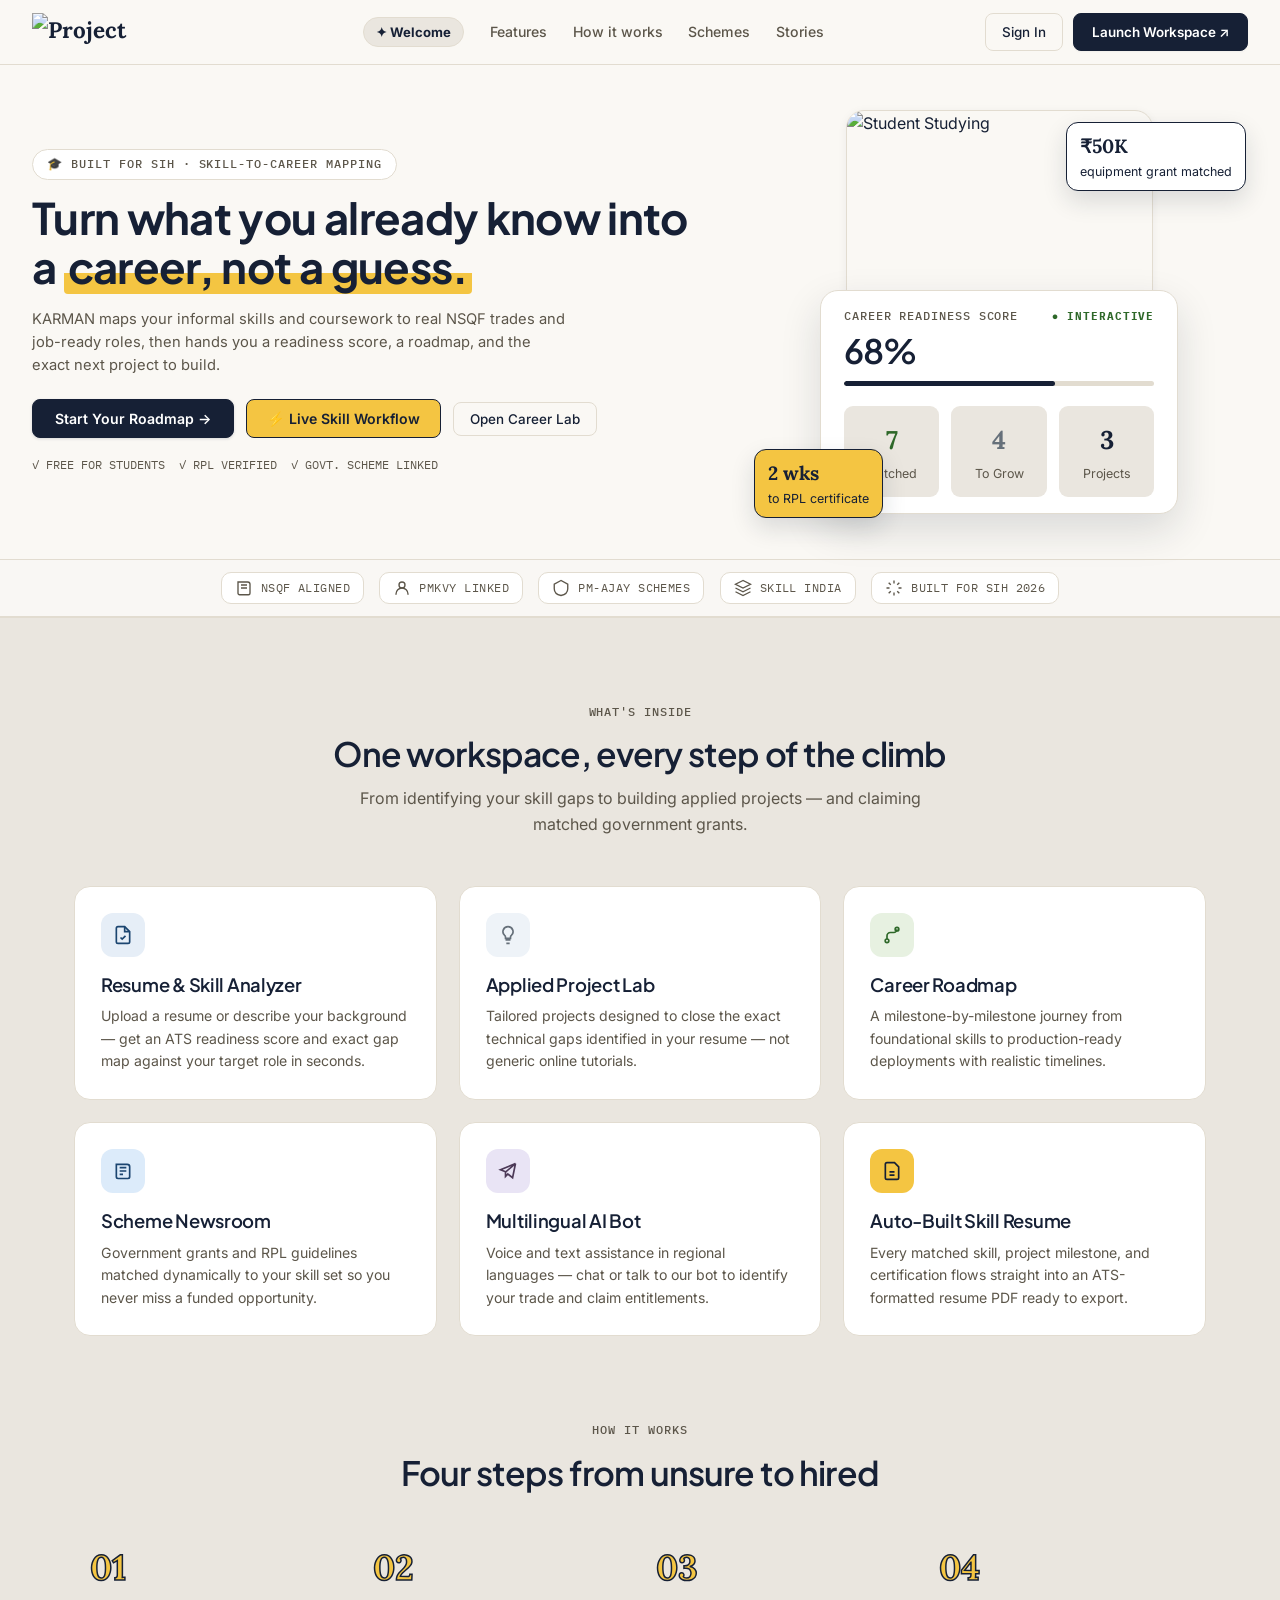
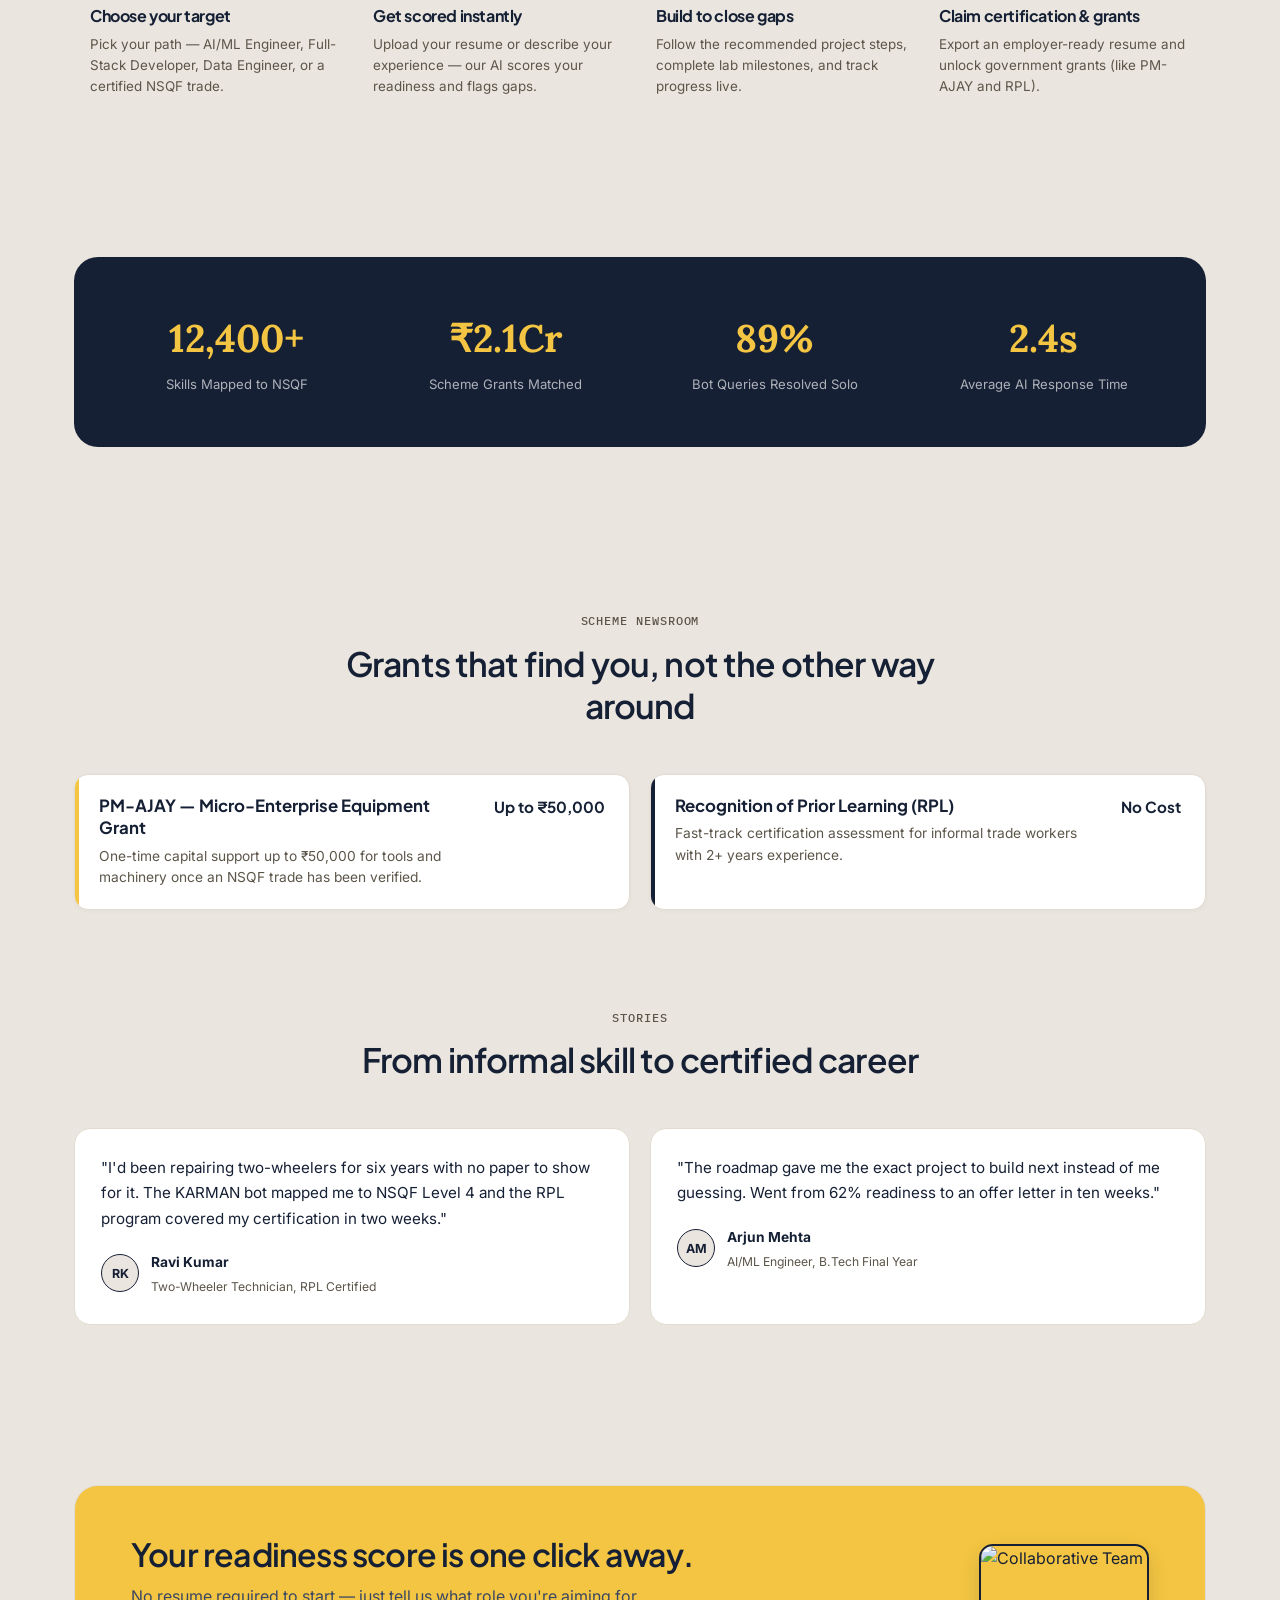
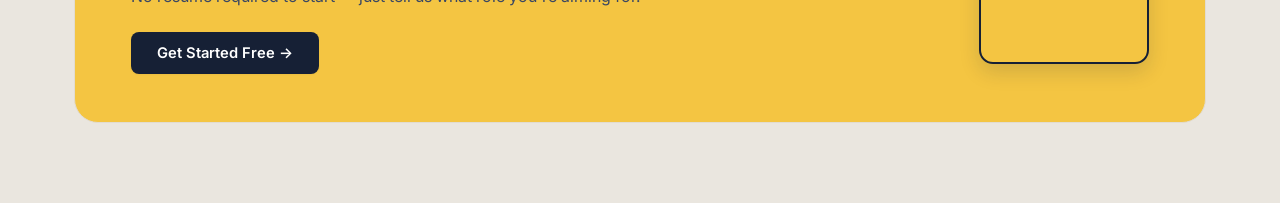
==== commit 29bc739d: "get started button fixed" ====
--- a/index.html
+++ b/index.html
@@ -195,7 +195,7 @@
       <div>
         <h2>Your readiness score is one click away.</h2>
         <p>No resume required to start — just tell us what role you're aiming for.</p>
-        <a class="btn-navy-pill" style="margin-top:22px; padding:12px 26px; font-size:.92rem;" href="register.html">Get Started Free →</a>
+        <button type="button" class="btn-navy-pill" style="margin-top:22px; padding:12px 26px; font-size:.92rem; border:none; cursor:pointer;" onclick="openRoleChooserModal()">Get Started Free →</button>
       </div>
       <img src="images/team_table.jpg" alt="Collaborative Team" style="width:170px; height:120px; object-fit:cover; border-radius:14px; border:2px solid var(--navy-dark); box-shadow:0 8px 20px rgba(22,32,53,.15);">
     </div>
@@ -370,65 +370,41 @@
     }
     </script>
 
-  <!-- ROLE CHOOSER MODAL FOR OPEN CAREER LAB -->
+  <!-- ROLE CHOOSER MODAL FOR OPEN CAREER LAB (TWO SEPARATE PORTALS) -->
   <div class="workflow-modal-backdrop" id="roleChooserModal" onclick="if(event.target === this) closeRoleChooserModal()">
-    <div class="workflow-modal-window" style="max-width:540px; border-radius:18px; padding:28px 28px 24px;">
+    <div class="workflow-modal-window" style="max-width:520px; border-radius:18px; padding:28px 28px 24px;">
       <div style="display:flex; justify-content:space-between; align-items:flex-start; margin-bottom:16px;">
         <div>
           <span class="eyebrow" style="color:var(--navy-dark); font-weight:700;">PROJECT KARMAN WORKSPACE</span>
-          <h3 style="font-size:1.45rem; margin-top:2px; font-family:var(--font-display);">Choose your pathway</h3>
-          <p style="font-size:0.86rem; color:var(--ink-sub); margin-top:4px;">Select how you wish to enter the career workspace:</p>
+          <h3 style="font-size:1.45rem; margin-top:2px; font-family:var(--font-display);">Choose your workspace</h3>
+          <p style="font-size:0.86rem; color:var(--ink-sub); margin-top:4px;">Select the portal matching your profile:</p>
         </div>
         <button onclick="closeRoleChooserModal()" class="btn-sidebar-toggle" style="width:30px; height:30px;">✕</button>
       </div>
 
-      <div style="display:grid; grid-template-columns:1fr; gap:10px; margin-bottom:20px;">
-        <!-- 1. Student -->
-        <div onclick="launchRolePortal('student')" style="background:#FAF8F4; border:1.5px solid var(--border-light); border-radius:12px; padding:14px 16px; cursor:pointer; display:flex; align-items:center; justify-content:space-between; transition:all 0.18s ease;" onmouseover="this.style.borderColor='var(--navy-dark)'; this.style.background='#FFFFFF';" onmouseout="this.style.borderColor='var(--border-light)'; this.style.background='#FAF8F4';">
-          <div style="display:flex; align-items:center; gap:12px;">
-            <span style="font-size:1.5rem;">🎓</span>
+      <div style="display:grid; grid-template-columns:1fr; gap:14px; margin-bottom:20px;">
+        <!-- 1. Student Portal -->
+        <div onclick="window.location.href='student-dashboard.html'" style="background:#FAF8F4; border:2px solid var(--border-light); border-radius:12px; padding:16px 18px; cursor:pointer; display:flex; align-items:center; justify-content:space-between; transition:all 0.18s ease;" onmouseover="this.style.borderColor='var(--navy-dark)'; this.style.background='#FFFFFF';" onmouseout="this.style.borderColor='var(--border-light)'; this.style.background='#FAF8F4';">
+          <div style="display:flex; align-items:center; gap:14px;">
+            <span style="font-size:1.8rem;">🎓</span>
             <div>
-              <strong style="font-size:0.94rem; color:var(--navy-dark); display:block;">Student & Youth</strong>
-              <span style="font-size:0.78rem; color:var(--ink-sub);">Resume Analyzer, Project Lab, Career Roadmap & Builder</span>
+              <strong style="font-size:1.02rem; color:var(--navy-dark); display:block;">Student & Youth Portal</strong>
+              <span style="font-size:0.8rem; color:var(--ink-sub);">Original Career Workspace: Career Roadmap, Resume Analyzer, Project Lab & ATS Scorer</span>
             </div>
           </div>
-          <span style="font-size:0.85rem; font-weight:700; color:var(--navy-dark);">Enter →</span>
-        </div>
-
-        <!-- 2. Worker -->
-        <div onclick="launchRolePortal('worker')" style="background:#FAF8F4; border:1.5px solid var(--border-light); border-radius:12px; padding:14px 16px; cursor:pointer; display:flex; align-items:center; justify-content:space-between; transition:all 0.18s ease;" onmouseover="this.style.borderColor='var(--navy-dark)'; this.style.background='#FFFFFF';" onmouseout="this.style.borderColor='var(--border-light)'; this.style.background='#FAF8F4';">
-          <div style="display:flex; align-items:center; gap:12px;">
-            <span style="font-size:1.5rem;">🛠️</span>
+          <span style="font-size:0.95rem; font-weight:800; color:var(--navy-dark); flex-shrink:0;">Enter →</span>
+        </div>
+
+        <!-- 2. Worker, Artisan & Business Portal -->
+        <div onclick="window.location.href='beneficiary-dashboard.html'" style="background:#FAF8F4; border:2px solid var(--border-light); border-radius:12px; padding:16px 18px; cursor:pointer; display:flex; align-items:center; justify-content:space-between; transition:all 0.18s ease;" onmouseover="this.style.borderColor='var(--navy-dark)'; this.style.background='#FFFFFF';" onmouseout="this.style.borderColor='var(--border-light)'; this.style.background='#FAF8F4';">
+          <div style="display:flex; align-items:center; gap:14px;">
+            <span style="font-size:1.8rem;">🛠️</span>
             <div>
-              <strong style="font-size:0.94rem; color:var(--navy-dark); display:block;">Worker</strong>
-              <span style="font-size:0.78rem; color:var(--ink-sub);">Scheme Newsroom, Trade Identifier, RPL & PM-AJAY Grant</span>
+              <strong style="font-size:1.02rem; color:var(--navy-dark); display:block;">Worker, Artisan & Business Portal</strong>
+              <span style="font-size:0.8rem; color:var(--ink-sub);">Unified Livelihood Hub: Trade Identifier, RPL Certification, PM-AJAY Grants & Micro-Enterprise Plan</span>
             </div>
           </div>
-          <span style="font-size:0.85rem; font-weight:700; color:var(--navy-dark);">Enter →</span>
-        </div>
-
-        <!-- 3. Artisan -->
-        <div onclick="launchRolePortal('artisan')" style="background:#FAF8F4; border:1.5px solid var(--border-light); border-radius:12px; padding:14px 16px; cursor:pointer; display:flex; align-items:center; justify-content:space-between; transition:all 0.18s ease;" onmouseover="this.style.borderColor='var(--navy-dark)'; this.style.background='#FFFFFF';" onmouseout="this.style.borderColor='var(--border-light)'; this.style.background='#FAF8F4';">
-          <div style="display:flex; align-items:center; gap:12px;">
-            <span style="font-size:1.5rem;">🧵</span>
-            <div>
-              <strong style="font-size:0.94rem; color:var(--navy-dark); display:block;">Artisan (कारीगर / शिल्पकार)</strong>
-              <span style="font-size:0.78rem; color:var(--ink-sub);">Craft RPL Certification, Vishwakarma & Equipment Linkage</span>
-            </div>
-          </div>
-          <span style="font-size:0.85rem; font-weight:700; color:var(--navy-dark);">Enter →</span>
-        </div>
-
-        <!-- 4. Micro-Entrepreneur -->
-        <div onclick="launchRolePortal('entrepreneur')" style="background:#FAF8F4; border:1.5px solid var(--border-light); border-radius:12px; padding:14px 16px; cursor:pointer; display:flex; align-items:center; justify-content:space-between; transition:all 0.18s ease;" onmouseover="this.style.borderColor='var(--navy-dark)'; this.style.background='#FFFFFF';" onmouseout="this.style.borderColor='var(--border-light)'; this.style.background='#FAF8F4';">
-          <div style="display:flex; align-items:center; gap:12px;">
-            <span style="font-size:1.5rem;">🏪</span>
-            <div>
-              <strong style="font-size:0.94rem; color:var(--navy-dark); display:block;">Micro-Entrepreneur</strong>
-              <span style="font-size:0.78rem; color:var(--ink-sub);">Enterprise Plan, Capital Subsidy & Business Equipment Report</span>
-            </div>
-          </div>
-          <span style="font-size:0.85rem; font-weight:700; color:var(--navy-dark);">Enter →</span>
+          <span style="font-size:0.95rem; font-weight:800; color:var(--navy-dark); flex-shrink:0;">Enter →</span>
         </div>
       </div>
     </div>
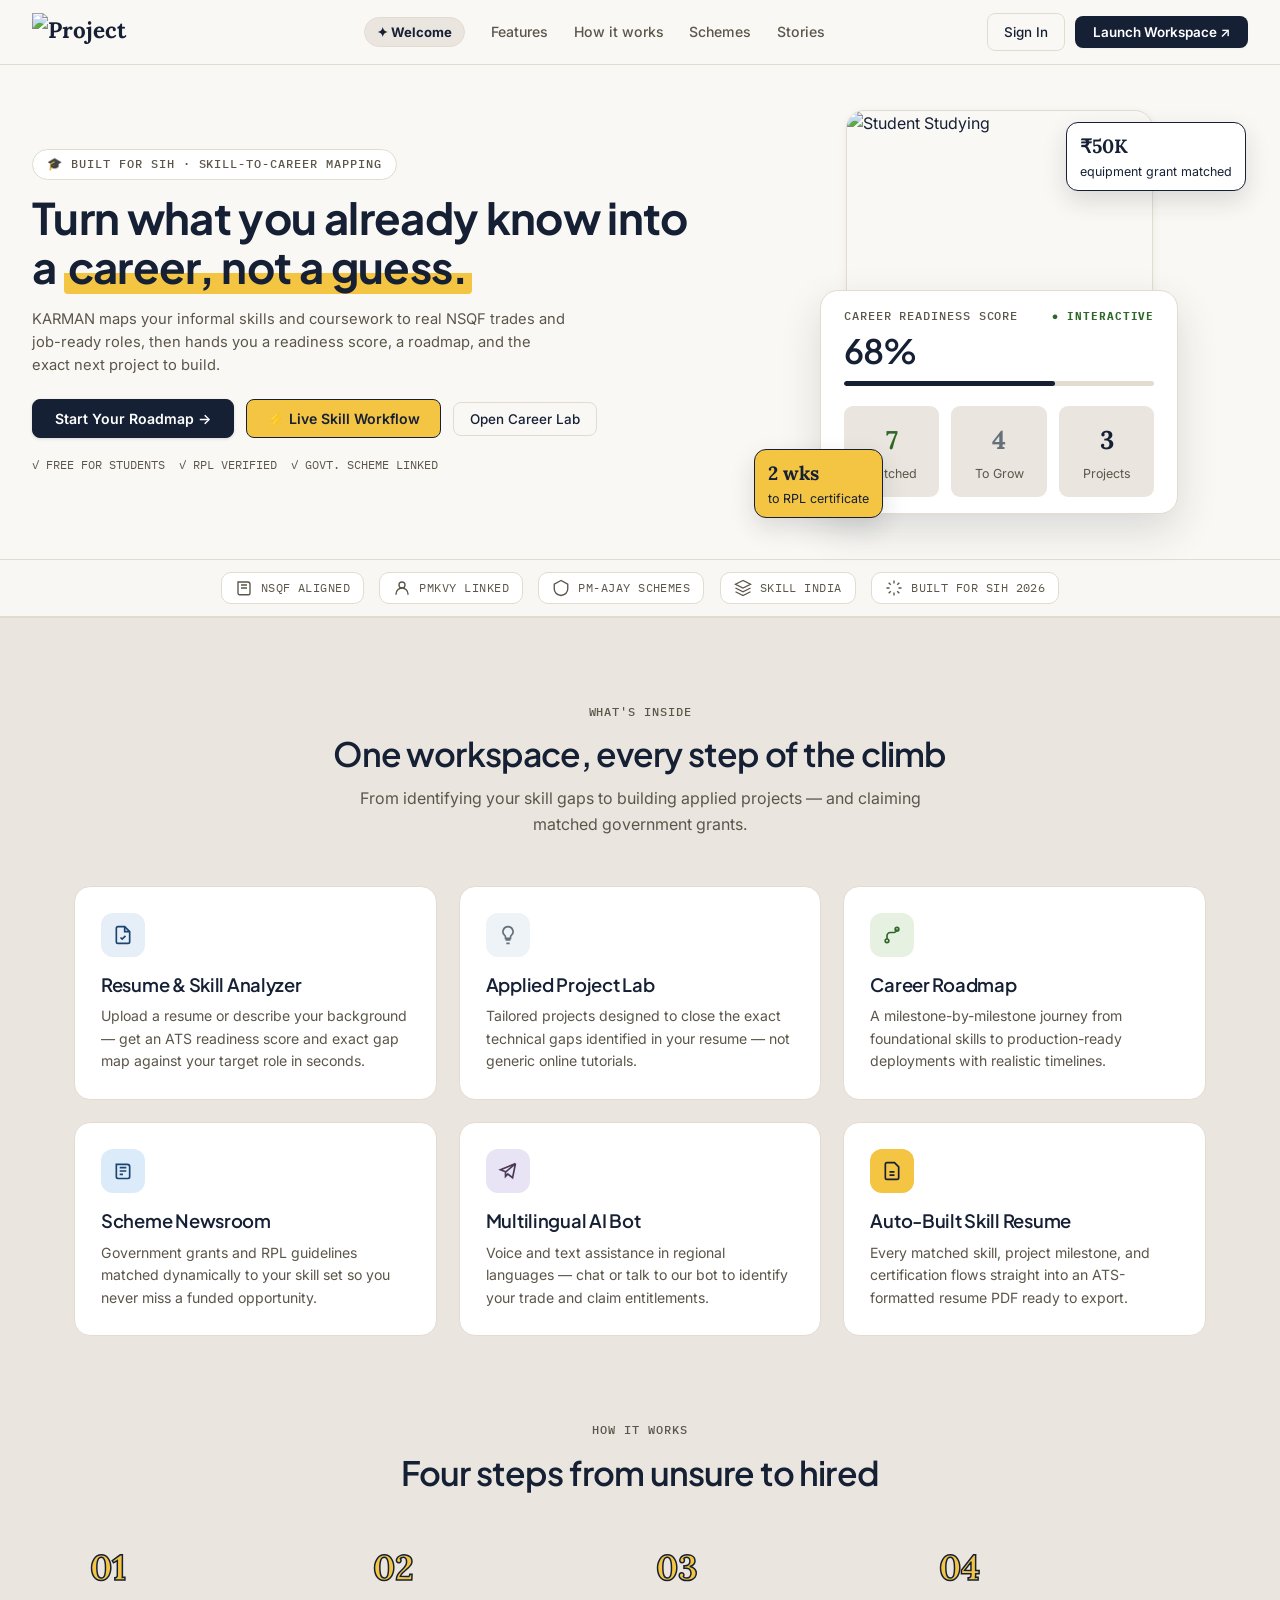
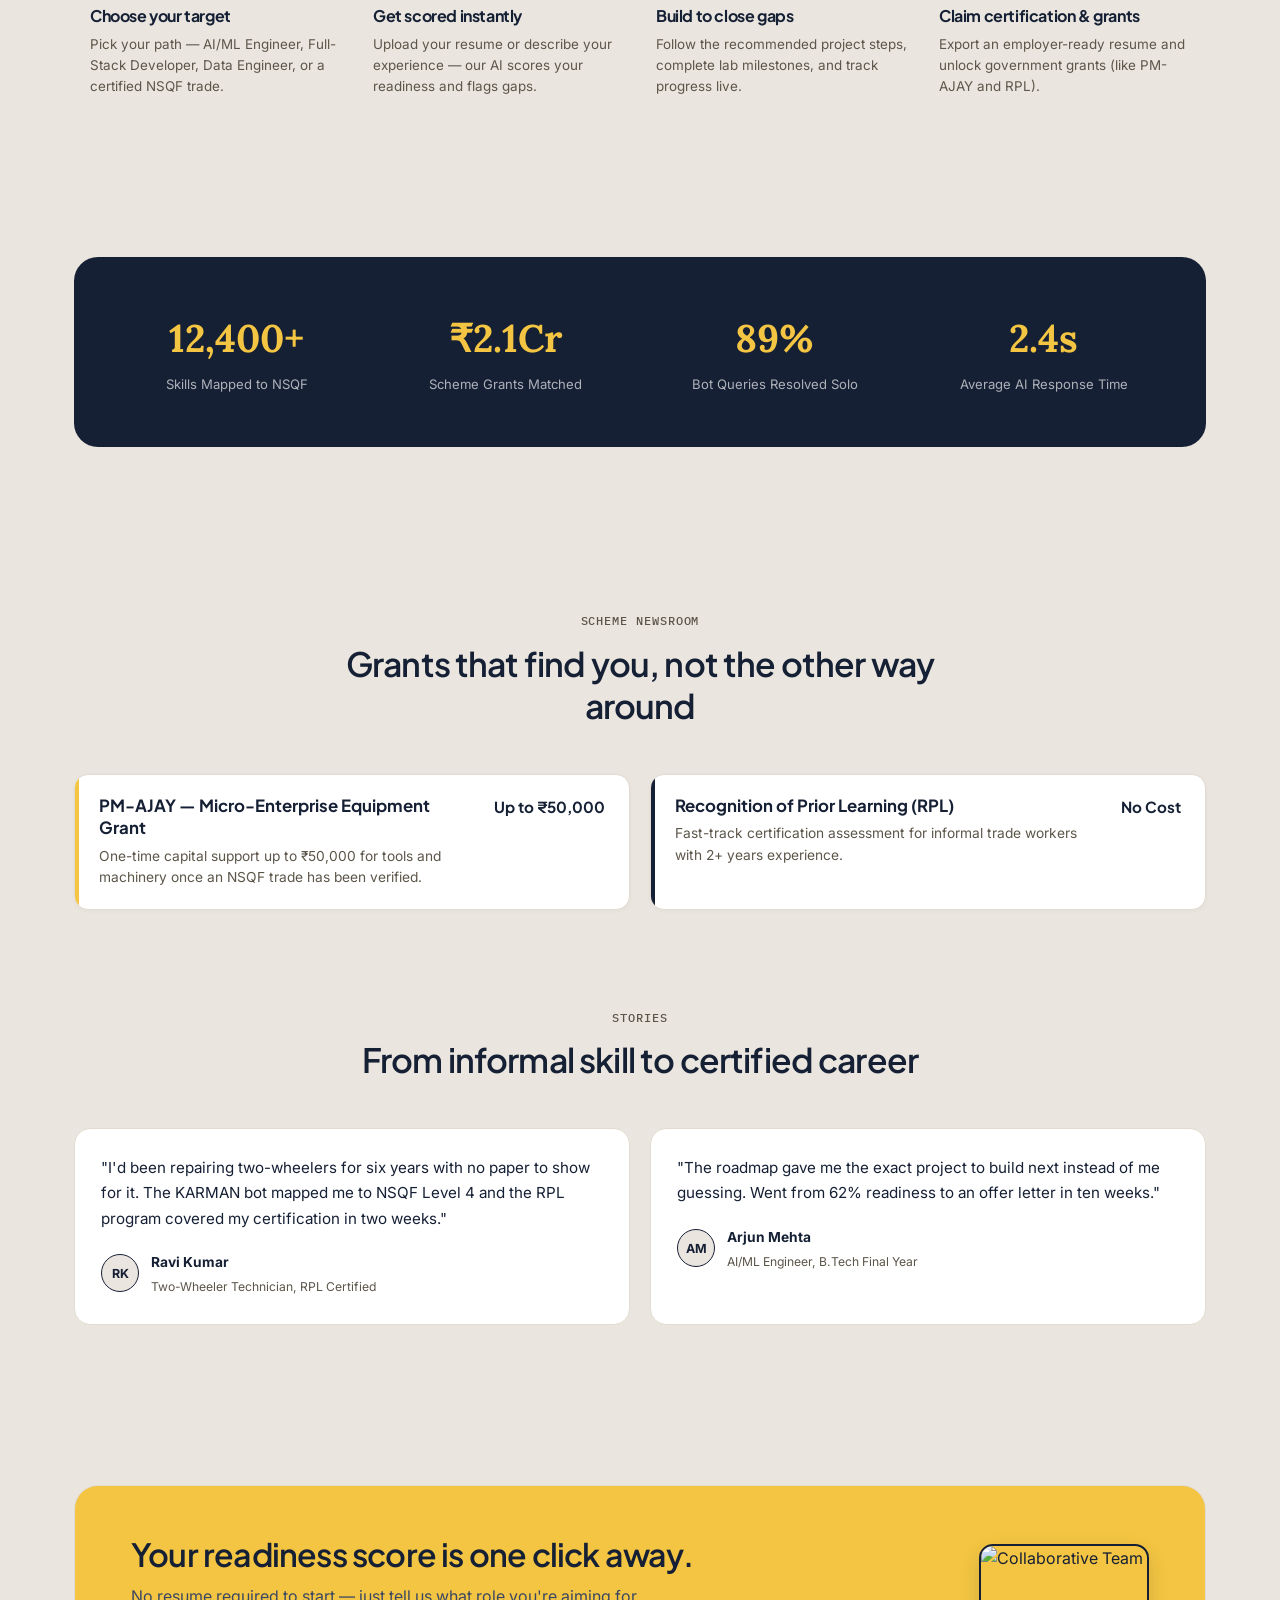
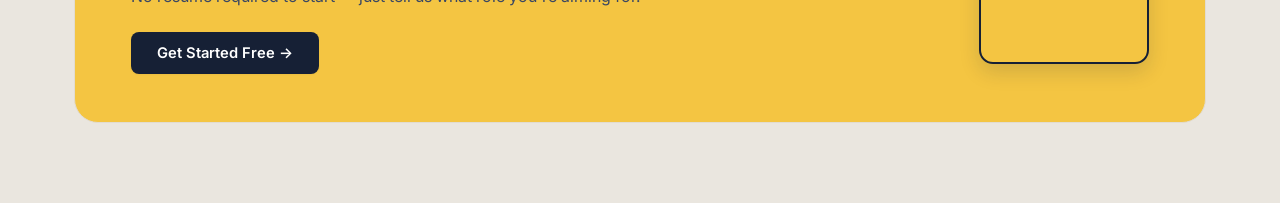
==== commit a4386d3e: "feat: implement dynamic agent tools in beneficiary dashboard and update portal routing links" ====
--- a/index.html
+++ b/index.html
@@ -29,7 +29,7 @@
         </nav>
         <div class="site-header-cta">
           <a class="btn-ghost" href="login.html">Sign In</a>
-          <a class="btn-navy-pill" href="dashboard.html">Launch Workspace ↗</a>
+          <button type="button" class="btn-navy-pill" onclick="openRoleChooserModal()" style="border:none; cursor:pointer;">Launch Workspace ↗</button>
         </div>
       </div>
     </header>
@@ -265,7 +265,7 @@
       <!-- Actions -->
       <div style="display:flex; gap:12px; justify-content:flex-end; align-items:center;">
         <button class="btn-ghost" onclick="closeWorkflowModal()">Back to Overview</button>
-        <a class="btn-hero-primary" href="dashboard.html" id="wf-btn-launch">Launch Full Workspace ↗</a>
+        <button type="button" class="btn-hero-primary" id="wf-btn-launch" onclick="closeWorkflowModal(); openRoleChooserModal();" style="border:none; cursor:pointer;">Launch Full Workspace ↗</button>
       </div>
     </div>
   </div>
@@ -384,7 +384,7 @@
 
       <div style="display:grid; grid-template-columns:1fr; gap:14px; margin-bottom:20px;">
         <!-- 1. Student Portal -->
-        <div onclick="window.location.href='student-dashboard.html'" style="background:#FAF8F4; border:2px solid var(--border-light); border-radius:12px; padding:16px 18px; cursor:pointer; display:flex; align-items:center; justify-content:space-between; transition:all 0.18s ease;" onmouseover="this.style.borderColor='var(--navy-dark)'; this.style.background='#FFFFFF';" onmouseout="this.style.borderColor='var(--border-light)'; this.style.background='#FAF8F4';">
+        <a href="student-dashboard.html" onclick="localStorage.setItem('karman_role', 'student');" style="text-decoration:none; color:inherit; background:#FAF8F4; border:2px solid var(--border-light); border-radius:12px; padding:16px 18px; cursor:pointer; display:flex; align-items:center; justify-content:space-between; transition:all 0.18s ease;" onmouseover="this.style.borderColor='var(--navy-dark)'; this.style.background='#FFFFFF';" onmouseout="this.style.borderColor='var(--border-light)'; this.style.background='#FAF8F4';">
           <div style="display:flex; align-items:center; gap:14px;">
             <span style="font-size:1.8rem;">🎓</span>
             <div>
@@ -393,10 +393,10 @@
             </div>
           </div>
           <span style="font-size:0.95rem; font-weight:800; color:var(--navy-dark); flex-shrink:0;">Enter →</span>
-        </div>
+        </a>
 
         <!-- 2. Worker, Artisan & Business Portal -->
-        <div onclick="window.location.href='beneficiary-dashboard.html'" style="background:#FAF8F4; border:2px solid var(--border-light); border-radius:12px; padding:16px 18px; cursor:pointer; display:flex; align-items:center; justify-content:space-between; transition:all 0.18s ease;" onmouseover="this.style.borderColor='var(--navy-dark)'; this.style.background='#FFFFFF';" onmouseout="this.style.borderColor='var(--border-light)'; this.style.background='#FAF8F4';">
+        <a href="beneficiary-dashboard.html" onclick="localStorage.setItem('karman_role', 'worker');" style="text-decoration:none; color:inherit; background:#FAF8F4; border:2px solid var(--border-light); border-radius:12px; padding:16px 18px; cursor:pointer; display:flex; align-items:center; justify-content:space-between; transition:all 0.18s ease;" onmouseover="this.style.borderColor='var(--navy-dark)'; this.style.background='#FFFFFF';" onmouseout="this.style.borderColor='var(--border-light)'; this.style.background='#FAF8F4';">
           <div style="display:flex; align-items:center; gap:14px;">
             <span style="font-size:1.8rem;">🛠️</span>
             <div>
@@ -405,7 +405,7 @@
             </div>
           </div>
           <span style="font-size:0.95rem; font-weight:800; color:var(--navy-dark); flex-shrink:0;">Enter →</span>
-        </div>
+        </a>
       </div>
     </div>
   </div>
